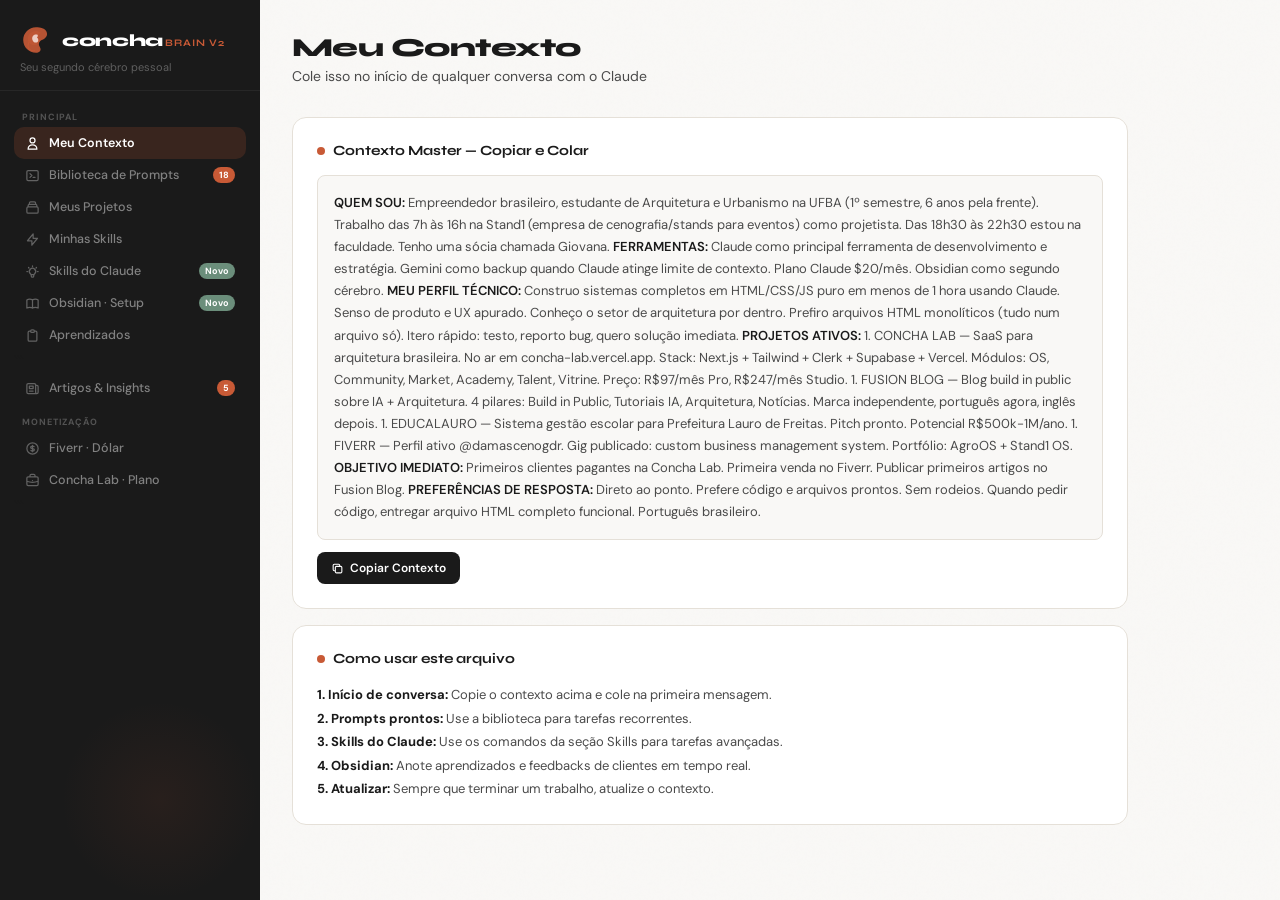
==== index.html @ 88014f7a "Create index.html" ====
<!DOCTYPE html>

<html lang="pt-BR">
<head>
<meta charset="UTF-8"/>
<meta name="viewport" content="width=device-width, initial-scale=1.0"/>
<title>Damascerebro · Seu Sistema de IA</title>
<link href="https://fonts.googleapis.com/css2?family=Syne:wght@400;600;700;800&family=DM+Sans:ital,wght@0,300;0,400;0,500;1,300&family=DM+Mono:wght@400;500&display=swap" rel="stylesheet"/>
<style>
*,*::before,*::after{box-sizing:border-box;margin:0;padding:0}
:root{
  --terra:#C85A36;--terra-light:#FFF4F0;--terra-dark:#A84525;
  --sage:#6B8E7B;--sage-light:#EEF2F0;
  --charcoal:#1A1A1A;--charcoal-mid:#2D2D2D;--charcoal-soft:#4A4A4A;
  --sand:#F9F8F6;--sand-mid:#F0EBE1;--sand-deep:#E5DCCB;
  --white:#FFFFFF;--border:#E5E0D8;
  --font-display:'Syne',sans-serif;
  --font-body:'DM Sans',sans-serif;
  --font-mono:'DM Mono',monospace;
  --radius:14px;--radius-sm:8px;
}
html,body{height:100%;font-family:var(--font-body);background:var(--sand);color:var(--charcoal)}
body::before{content:'';position:fixed;inset:0;background-image:url("data:image/svg+xml,%3Csvg viewBox='0 0 256 256' xmlns='http://www.w3.org/2000/svg'%3E%3Cfilter id='noise'%3E%3CfeTurbulence type='fractalNoise' baseFrequency='0.9' numOctaves='4' stitchTiles='stitch'/%3E%3C/filter%3E%3Crect width='100%25' height='100%25' filter='url(%23noise)' opacity='0.04'/%3E%3C/svg%3E");pointer-events:none;z-index:0;opacity:.4}
.app{display:flex;min-height:100vh;position:relative;z-index:1}
.sidebar{width:260px;background:var(--charcoal);position:fixed;top:0;left:0;height:100vh;overflow-y:auto;display:flex;flex-direction:column;padding:0 0 1.5rem;z-index:100;transition:transform .3s ease}
.sidebar::after{content:'';position:absolute;bottom:0;right:0;width:200px;height:200px;background:radial-gradient(circle,var(--terra) 0%,transparent 70%);opacity:.08;pointer-events:none}
.main{margin-left:260px;flex:1;padding:2rem;max-width:900px}
.sb-header{padding:1.5rem 1.25rem 1rem;border-bottom:1px solid rgba(255,255,255,.06);margin-bottom:.5rem}
.sb-logo{display:flex;align-items:center;gap:10px;margin-bottom:4px}
.sb-logo svg{width:32px;height:32px;flex-shrink:0}
.sb-logo-text{display:flex;align-items:baseline;gap:2px}
.sb-logo-text .w1{font-family:var(--font-display);font-size:17px;font-weight:800;color:white;letter-spacing:-.02em}
.sb-logo-text .w2{font-family:var(--font-display);font-size:10px;font-weight:700;letter-spacing:.1em;text-transform:uppercase;color:var(--terra)}
.sb-tagline{font-size:11px;color:rgba(255,255,255,.3);margin-top:2px}
.sb-section{padding:0 .875rem;margin-bottom:.25rem}
.sb-label{font-size:9px;text-transform:uppercase;font-weight:700;letter-spacing:.1em;color:rgba(255,255,255,.25);padding:0 .5rem;margin-bottom:4px;margin-top:.75rem}
.sb-item{display:flex;align-items:center;gap:9px;padding:8px 11px;border-radius:10px;font-size:12.5px;font-weight:500;color:rgba(255,255,255,.45);cursor:pointer;border:none;background:none;width:100%;text-align:left;transition:all .15s;font-family:var(--font-body)}
.sb-item:hover{background:rgba(255,255,255,.06);color:rgba(255,255,255,.8)}
.sb-item.active{background:rgba(200,90,54,.18);color:white;font-weight:600}
.sb-item svg{width:15px;height:15px;flex-shrink:0;opacity:.7}
.sb-item.active svg{opacity:1}
.sb-badge{font-size:9px;font-weight:700;background:var(--terra);color:white;padding:2px 6px;border-radius:10px;margin-left:auto}
.topbar{display:none;align-items:center;justify-content:space-between;padding:1rem 1.25rem;background:var(--charcoal);position:sticky;top:0;z-index:99}
.topbar-logo{display:flex;align-items:center;gap:8px}
.topbar-logo span{font-family:var(--font-display);font-size:15px;font-weight:800;color:white}
.menu-btn{background:none;border:none;color:white;cursor:pointer;padding:4px}
.tab-page{display:none}
.tab-page.active{display:block}
.page-header{margin-bottom:2rem}
.page-title{font-family:var(--font-display);font-size:26px;font-weight:800;letter-spacing:-.02em;margin-bottom:4px}
.page-sub{font-size:14px;color:var(--charcoal-soft)}
.card{background:var(--white);border:1px solid var(--border);border-radius:var(--radius);padding:1.5rem;margin-bottom:1rem}
.card-title{font-family:var(--font-display);font-size:14px;font-weight:700;margin-bottom:1rem;display:flex;align-items:center;gap:8px}
.card-title .dot{width:8px;height:8px;border-radius:50%;background:var(--terra);flex-shrink:0}
.context-block{background:var(--sand);border:1px solid var(--border);border-radius:var(--radius-sm);padding:1rem;font-size:13px;line-height:1.7;font-family:var(--font-body);color:var(--charcoal-soft);margin-bottom:.75rem}
.context-block strong{color:var(--charcoal);font-weight:600}
.copy-btn{display:inline-flex;align-items:center;gap:6px;background:var(--charcoal);color:white;border:none;padding:8px 14px;border-radius:var(--radius-sm);font-size:12px;font-weight:600;cursor:pointer;transition:all .2s;font-family:var(--font-body)}
.copy-btn:hover{background:var(--terra)}
.copy-btn svg{width:13px;height:13px}
.prompt-grid{display:grid;gap:.75rem}
.prompt-card{background:var(--white);border:1px solid var(--border);border-radius:var(--radius);padding:1.25rem;transition:all .2s;cursor:pointer;position:relative}
.prompt-card:hover{border-color:var(--terra);box-shadow:0 4px 20px rgba(200,90,54,.08)}
.prompt-tag{display:inline-flex;align-items:center;gap:4px;font-size:10px;font-weight:700;text-transform:uppercase;letter-spacing:.06em;padding:3px 8px;border-radius:20px;margin-bottom:8px}
.tag-dev{background:#EFF6FF;color:#1D4ED8}
.tag-venda{background:#F0FDF4;color:#166534}
.tag-fiverr{background:#FFF7ED;color:#C2410C}
.tag-produto{background:var(--terra-light);color:var(--terra-dark)}
.tag-geral{background:var(--sage-light);color:#2D5A4A}
.tag-obsidian{background:#F3E8FF;color:#6D28D9}
.tag-skills{background:#FEF3C7;color:#92400E}
.prompt-title{font-family:var(--font-display);font-size:14px;font-weight:700;margin-bottom:6px}
.prompt-desc{font-size:12.5px;color:var(--charcoal-soft);line-height:1.6;margin-bottom:10px}
.prompt-text{background:var(--charcoal);color:rgba(255,255,255,.85);border-radius:var(--radius-sm);padding:1rem;font-size:12px;font-family:var(--font-mono);line-height:1.6;display:none;margin-bottom:10px;white-space:pre-wrap}
.prompt-card.open .prompt-text{display:block}
.prompt-actions{display:flex;gap:8px}
.btn-expand{background:none;border:1px solid var(--border);color:var(--charcoal-soft);padding:6px 12px;border-radius:var(--radius-sm);font-size:11px;font-weight:600;cursor:pointer;transition:all .2s;font-family:var(--font-body)}
.btn-expand:hover{border-color:var(--terra);color:var(--terra)}
.btn-copy{background:var(--terra);color:white;border:none;padding:6px 12px;border-radius:var(--radius-sm);font-size:11px;font-weight:600;cursor:pointer;transition:all .2s;font-family:var(--font-body)}
.btn-copy:hover{background:var(--terra-dark)}
.projeto-card{background:var(--white);border:1px solid var(--border);border-radius:var(--radius);padding:1.25rem;margin-bottom:.75rem}
.projeto-header{display:flex;align-items:flex-start;justify-content:space-between;margin-bottom:.75rem}
.projeto-nome{font-family:var(--font-display);font-size:15px;font-weight:700}
.projeto-status{font-size:10px;font-weight:700;padding:3px 10px;border-radius:20px}
.status-ativo{background:#DCFCE7;color:#166534}
.status-dev{background:#FFF7ED;color:#C2410C}
.status-paused{background:var(--sand-mid);color:var(--charcoal-soft)}
.projeto-desc{font-size:12.5px;color:var(--charcoal-soft);line-height:1.6;margin-bottom:.75rem}
.projeto-tags{display:flex;flex-wrap:wrap;gap:6px}
.projeto-tag{font-size:11px;background:var(--sand);border:1px solid var(--border);padding:3px 10px;border-radius:20px;font-weight:500}
.skill-grid{display:grid;grid-template-columns:1fr 1fr;gap:.75rem}
.skill-item{background:var(--white);border:1px solid var(--border);border-radius:var(--radius);padding:1.25rem}
.skill-icon{font-size:24px;margin-bottom:8px}
.skill-name{font-family:var(--font-display);font-size:13px;font-weight:700;margin-bottom:4px}
.skill-desc{font-size:12px;color:var(--charcoal-soft);line-height:1.5}
.learn-item{display:flex;gap:12px;padding:.875rem 0;border-bottom:1px solid var(--border)}
.learn-item:last-child{border-bottom:none}
.learn-dot{width:8px;height:8px;border-radius:50%;background:var(--terra);flex-shrink:0;margin-top:5px}
.learn-content{flex:1}
.learn-title{font-size:13px;font-weight:600;margin-bottom:3px}
.learn-desc{font-size:12px;color:var(--charcoal-soft);line-height:1.5}
.learn-date{font-size:10px;color:rgba(0,0,0,.3);font-family:var(--font-mono);margin-top:4px}
.obsidian-folder{background:var(--white);border:1px solid var(--border);border-radius:var(--radius);padding:1.25rem;margin-bottom:.75rem}
.obsidian-folder-header{display:flex;align-items:center;gap:10px;margin-bottom:.75rem}
.obsidian-folder-icon{font-size:20px}
.obsidian-folder-name{font-family:var(--font-display);font-size:14px;font-weight:700}
.obsidian-template{background:var(--charcoal);color:rgba(255,255,255,.8);border-radius:var(--radius-sm);padding:1rem;font-size:12px;font-family:var(--font-mono);line-height:1.7;white-space:pre-wrap}
.toast{position:fixed;bottom:1.5rem;left:50%;transform:translateX(-50%) translateY(100px);background:var(--charcoal);color:white;padding:10px 20px;border-radius:100px;font-size:13px;font-weight:600;z-index:999;transition:transform .3s ease;pointer-events:none}
.toast.show{transform:translateX(-50%) translateY(0)}
.mobile-overlay{display:none;position:fixed;inset:0;background:rgba(0,0,0,.5);z-index:99}
.mobile-overlay.open{display:block}
.skills-ref-card{background:var(--white);border:1px solid var(--border);border-radius:var(--radius);padding:1.25rem;margin-bottom:.75rem;display:flex;gap:12px;align-items:flex-start}
.skills-ref-icon{font-size:20px;flex-shrink:0;margin-top:2px}
.skills-ref-name{font-family:var(--font-display);font-size:13px;font-weight:700;margin-bottom:3px}
.skills-ref-desc{font-size:12px;color:var(--charcoal-soft);line-height:1.5;margin-bottom:6px}
.skills-ref-tag{font-size:10px;font-weight:700;padding:2px 8px;border-radius:20px;display:inline-block}
@media(max-width:768px){
  .sidebar{transform:translateX(-100%)}
  .sidebar.open{transform:translateX(0)}
  .main{margin-left:0;padding:1rem}
  .topbar{display:flex}
  .skill-grid{grid-template-columns:1fr}
  .page-title{font-size:22px}
}
</style>
<meta name="theme-color" content="#1A1A1A"/>
<meta name="apple-mobile-web-app-capable" content="yes"/>
<meta name="apple-mobile-web-app-status-bar-style" content="black-translucent"/>
<meta name="apple-mobile-web-app-title" content="Damascerebro"/>
<link rel="apple-touch-icon" href="icon-192.png"/>
<link rel="manifest" href="manifest.json"/>
<script>if("serviceWorker" in navigator){window.addEventListener("load",()=>{navigator.serviceWorker.register("/sw.js").then(r=>console.log("SW registered")).catch(e=>console.log("SW error",e))})}</script>
</head>
<body>

<div class="toast" id="toast">✅ Copiado!</div>
<div class="mobile-overlay" id="overlay" onclick="closeSidebar()"></div>

<div class="app">

<aside class="sidebar" id="sidebar">
  <div class="sb-header">
    <div class="sb-logo">
      <svg viewBox="0 0 100 100" fill="none">
        <path d="M50 10 C28 10 10 28 10 50 C10 72 28 90 50 90 C62 90 68 82 62 72 C56 62 60 54 68 50 C80 45 88 36 83 24 C78 13 64 10 50 10Z" fill="#C85A36" opacity="0.9"/>
        <path d="M50 22 C33 22 22 36 25 50 C27 62 39 68 50 65 C59 62 64 53 59 45 C55 37 58 30 66 28 C60 24 55 22 50 22Z" fill="#C85A36" opacity="0.45"/>
        <path d="M50 33 C41 33 36 41 39 50 C41 57 48 60 54 57 C59 53 58 46 53 42 C56 40 57 36 54 33 C52 32.5 51 33 50 33Z" fill="white" opacity="0.7"/>
        <path d="M28 56 Q22 67 28 78 Q34 85 46 83" stroke="#C85A36" stroke-width="3.5" stroke-linecap="round" opacity="0.6"/>
      </svg>
      <div class="sb-logo-text">
        <span class="w1">concha</span>
        <span class="w2">brain v2</span>
      </div>
    </div>
    <div class="sb-tagline">Seu segundo cérebro pessoal</div>
  </div>

  <div class="sb-section">
    <div class="sb-label">Principal</div>
    <button class="sb-item active" onclick="goTab('contexto',this)">
      <svg fill="none" stroke="currentColor" stroke-width="2" viewBox="0 0 24 24"><path stroke-linecap="round" stroke-linejoin="round" d="M16 7a4 4 0 11-8 0 4 4 0 018 0zM12 14a7 7 0 00-7 7h14a7 7 0 00-7-7z"/></svg>
      Meu Contexto
    </button>
    <button class="sb-item" onclick="goTab('prompts',this)">
      <svg fill="none" stroke="currentColor" stroke-width="2" viewBox="0 0 24 24"><path stroke-linecap="round" stroke-linejoin="round" d="M8 9l3 3-3 3m5 0h3M5 20h14a2 2 0 002-2V6a2 2 0 00-2-2H5a2 2 0 00-2 2v12a2 2 0 002 2z"/></svg>
      Biblioteca de Prompts
      <span class="sb-badge">18</span>
    </button>
    <button class="sb-item" onclick="goTab('projetos',this)">
      <svg fill="none" stroke="currentColor" stroke-width="2" viewBox="0 0 24 24"><path stroke-linecap="round" stroke-linejoin="round" d="M19 11H5m14 0a2 2 0 012 2v6a2 2 0 01-2 2H5a2 2 0 01-2-2v-6a2 2 0 012-2m14 0V9a2 2 0 00-2-2M5 11V9a2 2 0 012-2m0 0V5a2 2 0 012-2h6a2 2 0 012 2v2M7 7h10"/></svg>
      Meus Projetos
    </button>
    <button class="sb-item" onclick="goTab('skills',this)">
      <svg fill="none" stroke="currentColor" stroke-width="2" viewBox="0 0 24 24"><path stroke-linecap="round" stroke-linejoin="round" d="M13 10V3L4 14h7v7l9-11h-7z"/></svg>
      Minhas Skills
    </button>
    <button class="sb-item" onclick="goTab('skills-claude',this)">
      <svg fill="none" stroke="currentColor" stroke-width="2" viewBox="0 0 24 24"><path stroke-linecap="round" stroke-linejoin="round" d="M9.663 17h4.673M12 3v1m6.364 1.636l-.707.707M21 12h-1M4 12H3m3.343-5.657l-.707-.707m2.828 9.9a5 5 0 117.072 0l-.548.547A3.374 3.374 0 0014 18.469V19a2 2 0 11-4 0v-.531c0-.895-.356-1.754-.988-2.386l-.548-.547z"/></svg>
      Skills do Claude
      <span class="sb-badge" style="background:var(--sage)">Novo</span>
    </button>
    <button class="sb-item" onclick="goTab('obsidian',this)">
      <svg fill="none" stroke="currentColor" stroke-width="2" viewBox="0 0 24 24"><path stroke-linecap="round" stroke-linejoin="round" d="M12 6.253v13m0-13C10.832 5.477 9.246 5 7.5 5S4.168 5.477 3 6.253v13C4.168 18.477 5.754 18 7.5 18s3.332.477 4.5 1.253m0-13C13.168 5.477 14.754 5 16.5 5c1.747 0 3.332.477 4.5 1.253v13C19.832 18.477 18.247 18 16.5 18c-1.746 0-3.332.477-4.5 1.253"/></svg>
      Obsidian · Setup
      <span class="sb-badge" style="background:var(--sage)">Novo</span>
    </button>
    <button class="sb-item" onclick="goTab('aprendizados',this)">
      <svg fill="none" stroke="currentColor" stroke-width="2" viewBox="0 0 24 24"><path stroke-linecap="round" stroke-linejoin="round" d="M9 5H7a2 2 0 00-2 2v12a2 2 0 002 2h10a2 2 0 002-2V7a2 2 0 00-2-2h-2M9 5a2 2 0 002 2h2a2 2 0 002-2M9 5a2 2 0 012-2h2a2 2 0 012 2"/></svg>
      Aprendizados
    </button>

```
<button class="sb-item" onclick="goTab('artigos',this)">
  <svg fill="none" stroke="currentColor" stroke-width="2" viewBox="0 0 24 24"><path stroke-linecap="round" stroke-linejoin="round" d="M19 20H5a2 2 0 01-2-2V6a2 2 0 012-2h10a2 2 0 012 2v1m2 13a2 2 0 01-2-2V7m2 13a2 2 0 002-2V9a2 2 0 00-2-2h-2m-4-3H9M7 16h6M7 8h6v4H7V8z"/></svg>
  Artigos & Insights
  <span class="sb-badge">5</span>
</button>

<div class="sb-label">Monetização</div>
<button class="sb-item" onclick="goTab('fiverr',this)">
  <svg fill="none" stroke="currentColor" stroke-width="2" viewBox="0 0 24 24"><path stroke-linecap="round" stroke-linejoin="round" d="M12 8c-1.657 0-3 .895-3 2s1.343 2 3 2 3 .895 3 2-1.343 2-3 2m0-8c1.11 0 2.08.402 2.599 1M12 8V7m0 1v8m0 0v1m0-1c-1.11 0-2.08-.402-2.599-1M21 12a9 9 0 11-18 0 9 9 0 0118 0z"/></svg>
  Fiverr · Dólar
</button>
<button class="sb-item" onclick="goTab('concha',this)">
  <svg fill="none" stroke="currentColor" stroke-width="2" viewBox="0 0 24 24"><path stroke-linecap="round" stroke-linejoin="round" d="M21 13.255A23.931 23.931 0 0112 15c-3.183 0-6.22-.62-9-1.745M16 6V4a2 2 0 00-2-2h-4a2 2 0 00-2 2v2m4 6h.01M5 20h14a2 2 0 002-2V8a2 2 0 00-2-2H5a2 2 0 00-2 2v10a2 2 0 002 2z"/></svg>
  Concha Lab · Plano
</button>
```

  </div>
</aside>

<div class="topbar">
  <div class="topbar-logo">
    <svg viewBox="0 0 100 100" fill="none" style="width:24px;height:24px">
      <path d="M50 10 C28 10 10 28 10 50 C10 72 28 90 50 90 C62 90 68 82 62 72 C56 62 60 54 68 50 C80 45 88 36 83 24 C78 13 64 10 50 10Z" fill="#C85A36" opacity="0.9"/>
    </svg>
    <span>damascerebro</span>
  </div>
  <button class="menu-btn" onclick="openSidebar()">
    <svg width="22" height="22" fill="none" stroke="white" stroke-width="2" viewBox="0 0 24 24"><path stroke-linecap="round" stroke-linejoin="round" d="M4 6h16M4 12h16M4 18h16"/></svg>
  </button>
</div>

<main class="main">

<!-- CONTEXTO -->

<div class="tab-page active" id="tab-contexto">
  <div class="page-header">
    <div class="page-title">Meu Contexto</div>
    <div class="page-sub">Cole isso no início de qualquer conversa com o Claude</div>
  </div>
  <div class="card">
    <div class="card-title"><span class="dot"></span>Contexto Master — Copiar e Colar</div>
    <div class="context-block" id="contexto-master">
<strong>QUEM SOU:</strong>
Empreendedor brasileiro, estudante de Arquitetura e Urbanismo na UFBA (1º semestre, 6 anos pela frente). Trabalho das 7h às 16h na Stand1 (empresa de cenografia/stands para eventos) como projetista. Das 18h30 às 22h30 estou na faculdade. Tenho uma sócia chamada Giovana.

<strong>FERRAMENTAS:</strong>
Claude como principal ferramenta de desenvolvimento e estratégia. Gemini como backup quando Claude atinge limite de contexto. Plano Claude $20/mês. Obsidian como segundo cérebro.

<strong>MEU PERFIL TÉCNICO:</strong>
Construo sistemas completos em HTML/CSS/JS puro em menos de 1 hora usando Claude. Senso de produto e UX apurado. Conheço o setor de arquitetura por dentro. Prefiro arquivos HTML monolíticos (tudo num arquivo só). Itero rápido: testo, reporto bug, quero solução imediata.

<strong>PROJETOS ATIVOS:</strong>

1. CONCHA LAB — SaaS para arquitetura brasileira. No ar em concha-lab.vercel.app. Stack: Next.js + Tailwind + Clerk + Supabase + Vercel. Módulos: OS, Community, Market, Academy, Talent, Vitrine. Preço: R$97/mês Pro, R$247/mês Studio.
1. FUSION BLOG — Blog build in public sobre IA + Arquitetura. 4 pilares: Build in Public, Tutoriais IA, Arquitetura, Notícias. Marca independente, português agora, inglês depois.
1. EDUCALAURO — Sistema gestão escolar para Prefeitura Lauro de Freitas. Pitch pronto. Potencial R$500k-1M/ano.
1. FIVERR — Perfil ativo @damascenogdr. Gig publicado: custom business management system. Portfólio: AgroOS + Stand1 OS.

<strong>OBJETIVO IMEDIATO:</strong>
Primeiros clientes pagantes na Concha Lab. Primeira venda no Fiverr. Publicar primeiros artigos no Fusion Blog.

<strong>PREFERÊNCIAS DE RESPOSTA:</strong>
Direto ao ponto. Prefere código e arquivos prontos. Sem rodeios. Quando pedir código, entregar arquivo HTML completo funcional. Português brasileiro.
</div>
<button class="copy-btn" onclick="copyContext()">
<svg fill="none" stroke="currentColor" stroke-width="2" viewBox="0 0 24 24"><path stroke-linecap="round" stroke-linejoin="round" d="M8 16H6a2 2 0 01-2-2V6a2 2 0 012-2h8a2 2 0 012 2v2m-6 12h8a2 2 0 002-2v-8a2 2 0 00-2-2h-8a2 2 0 00-2 2v8a2 2 0 002 2z"/></svg>
Copiar Contexto
</button>

  </div>
  <div class="card">
    <div class="card-title"><span class="dot"></span>Como usar este arquivo</div>
    <div style="font-size:13px;color:var(--charcoal-soft);line-height:1.8;">
      <strong style="color:var(--charcoal)">1. Início de conversa:</strong> Copie o contexto acima e cole na primeira mensagem.<br>
      <strong style="color:var(--charcoal)">2. Prompts prontos:</strong> Use a biblioteca para tarefas recorrentes.<br>
      <strong style="color:var(--charcoal)">3. Skills do Claude:</strong> Use os comandos da seção Skills para tarefas avançadas.<br>
      <strong style="color:var(--charcoal)">4. Obsidian:</strong> Anote aprendizados e feedbacks de clientes em tempo real.<br>
      <strong style="color:var(--charcoal)">5. Atualizar:</strong> Sempre que terminar um trabalho, atualize o contexto.
    </div>
  </div>
</div>

<!-- PROMPTS -->

<div class="tab-page" id="tab-prompts">
  <div class="page-header">
    <div class="page-title">Biblioteca de Prompts</div>
    <div class="page-sub">Comandos prontos para cada situação. Clique para expandir e copiar.</div>
  </div>
  <div class="prompt-grid">

```
<div class="prompt-card">
  <span class="prompt-tag tag-dev">Desenvolvimento</span>
  <div class="prompt-title">Nova feature — com validação antes</div>
  <div class="prompt-desc">Faz perguntas difíceis antes de codar. Evita retrabalho.</div>
  <div class="prompt-text">Antes de codar qualquer coisa, me faça perguntas difíceis sobre essa feature — uma por vez — até não restar nenhuma dúvida sobre o que precisa ser construído.
```

Feature: [DESCREVA A IDEIA]

Só comece a codar quando eu confirmar que todas as dúvidas foram resolvidas.</div>
<div class="prompt-actions"><button class="btn-expand" onclick="togglePrompt(this)">Ver prompt</button><button class="btn-copy" onclick="copyPrompt(this)">Copiar</button></div>
</div>

```
<div class="prompt-card">
  <span class="prompt-tag tag-dev">Desenvolvimento</span>
  <div class="prompt-title">Debug sistemático</div>
  <div class="prompt-desc">Metodologia que proíbe tentativa e erro. Resolve na raiz.</div>
  <div class="prompt-text">Siga metodologia sistemática de debug:
```

1. Reproduza o bug de forma mínima
1. Identifique a causa raiz (não os sintomas)
1. Proponha UMA única correção
1. Verifique que não quebra nada

Não tente várias coisas ao mesmo tempo.

Bug: [DESCREVA O PROBLEMA]
Arquivo: [COLE O ARQUIVO]</div>
<div class="prompt-actions"><button class="btn-expand" onclick="togglePrompt(this)">Ver prompt</button><button class="btn-copy" onclick="copyPrompt(this)">Copiar</button></div>
</div>

```
<div class="prompt-card">
  <span class="prompt-tag tag-dev">Desenvolvimento</span>
  <div class="prompt-title">Novo sistema do zero</div>
  <div class="prompt-desc">Para criar sistema completo para novo cliente ou nicho.</div>
  <div class="prompt-text">Preciso criar um sistema de gestão completo em HTML/CSS/JS para [TIPO DE NEGÓCIO].
```

Cliente: [NOME/SEGMENTO]
Módulos: [LISTE OS MÓDULOS]
Identidade visual: [CORES, ESTILO]
Funcionalidades: [LISTE]

Regras:

- Arquivo HTML único e completo
- Visual profissional e polido
- Sidebar escura com accent colorido
- Responsivo para mobile
- Português brasileiro</div>
  <div class="prompt-actions"><button class="btn-expand" onclick="togglePrompt(this)">Ver prompt</button><button class="btn-copy" onclick="copyPrompt(this)">Copiar</button></div>
  
    </div>
  
    <div class="prompt-card">
      <span class="prompt-tag tag-dev">Desenvolvimento</span>
      <div class="prompt-title">Code review sistemático</div>
      <div class="prompt-desc">Revisão completa antes de publicar qualquer coisa.</div>
      <div class="prompt-text">Faça uma revisão sistemática desse código verificando:

1. Segurança — há alguma vulnerabilidade óbvia?
1. Performance — algo que vai ficar lento com mais dados?
1. UX — algo que vai confundir o usuário?
1. Bugs — algum caso que vai quebrar?
1. Código morto — algo que não está sendo usado?

Me dê uma lista priorizada do que corrigir primeiro.

[COLE O CÓDIGO]</div>
<div class="prompt-actions"><button class="btn-expand" onclick="togglePrompt(this)">Ver prompt</button><button class="btn-copy" onclick="copyPrompt(this)">Copiar</button></div>
</div>

```
<div class="prompt-card">
  <span class="prompt-tag tag-fiverr">Fiverr</span>
  <div class="prompt-title">Resposta para cliente</div>
  <div class="prompt-desc">Para responder mensagens de clientes internacionais em inglês.</div>
  <div class="prompt-text">Preciso responder um cliente no Fiverr. Segue a mensagem dele:
```

“[COLE A MENSAGEM DO CLIENTE]”

Contexto: sou desenvolvedor de sistemas web, entrego em HTML/CSS/JS, prazo padrão é [X] dias, preço base $[VALOR].

Escreva resposta em inglês:

- Profissional e confiante
- Confirme que entendi o pedido
- Faça 1-2 perguntas se necessário
- Máximo 5 linhas</div>
  <div class="prompt-actions"><button class="btn-expand" onclick="togglePrompt(this)">Ver prompt</button><button class="btn-copy" onclick="copyPrompt(this)">Copiar</button></div>
  
    </div>
  
    <div class="prompt-card">
      <span class="prompt-tag tag-venda">Vendas</span>
      <div class="prompt-title">Abordagem para arquiteto</div>
      <div class="prompt-desc">Script para abordar escritórios sobre a Concha Lab.</div>
      <div class="prompt-text">Preciso de script de abordagem para arquiteto/escritório para apresentar a Concha Lab.

Contexto do prospect: [DESCREVA O QUE VOCÊ SABE]
Canal: [WhatsApp / Instagram / Email / Presencial]
Objetivo: [Demo / Venda / Feedback]

Crie script curto, direto, que gere curiosidade. Sem pitch longo. Máximo 5 linhas.</div>
<div class="prompt-actions"><button class="btn-expand" onclick="togglePrompt(this)">Ver prompt</button><button class="btn-copy" onclick="copyPrompt(this)">Copiar</button></div>
</div>

```
<div class="prompt-card">
  <span class="prompt-tag tag-venda">Vendas</span>
  <div class="prompt-title">Análise de artigo</div>
  <div class="prompt-desc">Para extrair insights aplicáveis de qualquer artigo.</div>
  <div class="prompt-text">Segue meu contexto: [COLE O CONTEXTO MASTER]
```

Analise esse artigo:
[COLE O TEXTO]

Me responda:

1. Os 3 insights mais relevantes para minha situação
1. O que posso aplicar ESTA SEMANA
1. O que é teoria que não se aplica ao meu momento
1. Alguma oportunidade de monetização que não estou vendo</div>
   
      <div class="prompt-actions"><button class="btn-expand" onclick="togglePrompt(this)">Ver prompt</button><button class="btn-copy" onclick="copyPrompt(this)">Copiar</button></div>
    </div>
   
    <div class="prompt-card">
      <span class="prompt-tag tag-produto">Produto</span>
      <div class="prompt-title">Validar ideia de feature</div>
      <div class="prompt-desc">Antes de construir, verificar se vale o esforço.</div>
      <div class="prompt-text">Estou pensando em adicionar: [DESCREVA A IDEIA]

Produto: Concha Lab (SaaS arquitetura, R$97/mês)
Usuário alvo: [Arquiteto autônomo / Escritório pequeno]

Responda:

1. Resolve dor real ou é nice-to-have?
1. Esforço para construir (baixo/médio/alto)?
1. Aumenta conversão, retenção ou receita?
1. Devo construir agora ou depois do MVP validado?
   Seja direto. Sem rodeios.</div>
   
      <div class="prompt-actions"><button class="btn-expand" onclick="togglePrompt(this)">Ver prompt</button><button class="btn-copy" onclick="copyPrompt(this)">Copiar</button></div>
    </div>
   
    <div class="prompt-card">
      <span class="prompt-tag tag-geral">Estratégia</span>
      <div class="prompt-title">Prioridade da semana</div>
      <div class="prompt-desc">Para não se perder com muitos projetos ao mesmo tempo.</div>
      <div class="prompt-text">Segue meu contexto: [COLE O CONTEXTO MASTER]

Esta semana tenho: [X horas em blocos de Y horas]

Situação atual:

- [DESCREVA O STATUS DE CADA PROJETO]

Me diga:

1. A UMA coisa mais importante dessa semana
1. O que pode esperar
1. O que ignorar completamente
   Seja brutal na priorização.</div>
   
      <div class="prompt-actions"><button class="btn-expand" onclick="togglePrompt(this)">Ver prompt</button><button class="btn-copy" onclick="copyPrompt(this)">Copiar</button></div>
    </div>
   
    <div class="prompt-card">
      <span class="prompt-tag tag-geral">Estratégia</span>
      <div class="prompt-title">Prospectar clientes no setor</div>
      <div class="prompt-desc">Para encontrar escritórios sem sistema digital.</div>
      <div class="prompt-text">Pesquise escritórios de arquitetura em [CIDADE] que parecem não ter sistema de gestão digital.

Critérios: presença no Instagram sem site profissional, portfólio no Google Drive ou PDF, sem menção a software de gestão.

Me dê: nome do escritório, Instagram, o que encontrou sobre eles e por que seriam um bom prospect para a Concha Lab.</div>
<div class="prompt-actions"><button class="btn-expand" onclick="togglePrompt(this)">Ver prompt</button><button class="btn-copy" onclick="copyPrompt(this)">Copiar</button></div>
</div>

```
<div class="prompt-card">
  <span class="prompt-tag tag-obsidian">Obsidian</span>
  <div class="prompt-title">Criar nota de feedback de cliente</div>
  <div class="prompt-desc">Para estruturar feedback recebido no formato Obsidian.</div>
  <div class="prompt-text">Crie uma nota no formato Obsidian para registrar esse feedback de cliente:
```

Cliente: [NOME/PERFIL]
Canal: [Telegram/Email/Presencial]
Data: [DATA]
Feedback: [O QUE DISSERAM]

Formato da nota:

- Título com data
- Tags relevantes
- Resumo do feedback
- Pontos de dor identificados
- Próxima ação sugerida
- Links para projetos relacionados [[Concha Lab]]</div>
  <div class="prompt-actions"><button class="btn-expand" onclick="togglePrompt(this)">Ver prompt</button><button class="btn-copy" onclick="copyPrompt(this)">Copiar</button></div>
  
    </div>
  
    <div class="prompt-card">
      <span class="prompt-tag tag-skills">Blog Fusion</span>
      <div class="prompt-title">Escrever artigo no meu tom</div>
      <div class="prompt-desc">Para produzir conteúdo do Fusion com sua voz real.</div>
      <div class="prompt-text">Escreva um artigo para o blog Fusion no meu estilo: honesto, direto, sem filtro, primeira pessoa.

Tom: quem está construindo ao vivo, mostra erros e acertos, sem pose de guru.

Tema: [TEMA DO ARTIGO]
Pilar: [Build in Public / Tutorial IA / Arquitetura / Notícias]
Tamanho: 800-1000 palavras

SEO: inclua palavras-chave sobre [IA / arquitetura / empreendedorismo] naturalmente no texto.</div>
<div class="prompt-actions"><button class="btn-expand" onclick="togglePrompt(this)">Ver prompt</button><button class="btn-copy" onclick="copyPrompt(this)">Copiar</button></div>
</div>

```
<div class="prompt-card">
  <span class="prompt-tag tag-skills">SEO</span>
  <div class="prompt-title">Auditoria SEO de artigo</div>
  <div class="prompt-desc">Para otimizar artigos do Fusion antes de publicar.</div>
  <div class="prompt-text">Faça auditoria SEO completa desse artigo:
```

[COLE O ARTIGO]

Me diga:

1. Título ideal (máx 60 caracteres, com palavra-chave principal)
1. Meta description (máx 155 caracteres)
1. Palavra-chave principal e 3 secundárias
1. Densidade de palavras-chave — está ok?
1. O que melhorar na estrutura de headers (H1, H2, H3)
1. Sugestão de links internos possíveis</div>
   
      <div class="prompt-actions"><button class="btn-expand" onclick="togglePrompt(this)">Ver prompt</button><button class="btn-copy" onclick="copyPrompt(this)">Copiar</button></div>
    </div>

  </div>
</div>

<!-- PROJETOS -->

<div class="tab-page" id="tab-projetos">
  <div class="page-header">
    <div class="page-title">Meus Projetos</div>
    <div class="page-sub">Status atual de cada produto</div>
  </div>
  <div class="projeto-card">
    <div class="projeto-header"><div class="projeto-nome">🐚 Concha Lab</div><span class="projeto-status status-ativo">No ar</span></div>
    <div class="projeto-desc">SaaS para escritórios de arquitetura. No ar em concha-lab.vercel.app. 49 acessos no primeiro dia. Aguardando primeiros clientes pagantes.</div>
    <div class="projeto-tags"><span class="projeto-tag">R$97/mês Pro</span><span class="projeto-tag">R$247/mês Studio</span><span class="projeto-tag">concha-lab.vercel.app</span><span class="projeto-tag">49 acessos dia 1</span></div>
  </div>
  <div class="projeto-card">
    <div class="projeto-header"><div class="projeto-nome">⚡ Fusion Blog</div><span class="projeto-status status-dev">Em construção</span></div>
    <div class="projeto-desc">Blog build in public sobre IA + Arquitetura. Template criado. Precisa de domínio e WordPress no Hostinger. Primeiro artigo pendente.</div>
    <div class="projeto-tags"><span class="projeto-tag">fusionbuilds.com.br</span><span class="projeto-tag">4 pilares</span><span class="projeto-tag">WordPress</span><span class="projeto-tag">AdSense futuro</span></div>
  </div>
  <div class="projeto-card">
    <div class="projeto-header"><div class="projeto-nome">💼 Fiverr</div><span class="projeto-status status-ativo">Ativo</span></div>
    <div class="projeto-desc">Gig publicado: custom business management system. Portfólio com AgroOS e Stand1 OS. Aguardando primeiro cliente real — ignorar scams.</div>
    <div class="projeto-tags"><span class="projeto-tag">@damascenogdr</span><span class="projeto-tag">$75–$400</span><span class="projeto-tag">2 cases no portfólio</span></div>
  </div>
  <div class="projeto-card">
    <div class="projeto-header"><div class="projeto-nome">🏫 EducaLauro</div><span class="projeto-status status-dev">Em negociação</span></div>
    <div class="projeto-desc">Sistema gestão escolar para Prefeitura Lauro de Freitas. Pitch e protótipo prontos. Aguardando reunião com pessoa certa.</div>
    <div class="projeto-tags"><span class="projeto-tag">R$500k–1M/ano potencial</span><span class="projeto-tag">Piloto 90 dias grátis</span></div>
  </div>
</div>

<!-- SKILLS PESSOAIS -->

<div class="tab-page" id="tab-skills">
  <div class="page-header">
    <div class="page-title">Minhas Skills</div>
    <div class="page-sub">O que você já sabe fazer — use para se posicionar</div>
  </div>
  <div class="skill-grid">
    <div class="skill-item"><div class="skill-icon">⚡</div><div class="skill-name">Sistemas em 1 hora</div><div class="skill-desc">Constrói sistemas completos em HTML/CSS/JS usando Claude. O que uma agência cobra R$5k e entrega em meses, você entrega em dias.</div></div>
    <div class="skill-item"><div class="skill-icon">🎨</div><div class="skill-name">UX e identidade visual</div><div class="skill-desc">Senso estético apurado. Cada sistema tem identidade própria, não parece template genérico.</div></div>
    <div class="skill-item"><div class="skill-icon">🏗️</div><div class="skill-name">Conhecimento de arquitetura</div><div class="skill-desc">Estuda Arquitetura na UFBA e trabalha no setor. Entende a dor do arquiteto de dentro — vantagem competitiva real.</div></div>
    <div class="skill-item"><div class="skill-icon">🤖</div><div class="skill-name">Uso avançado de IA</div><div class="skill-desc">Usa Claude + Gemini em paralelo. Sabe extrair o máximo das ferramentas — isso é habilidade de mercado.</div></div>
    <div class="skill-item"><div class="skill-icon">📦</div><div class="skill-name">Produto completo</div><div class="skill-desc">Não entrega só código. Entrega produto com modelo de negócio, identidade, UX e documentação.</div></div>
    <div class="skill-item"><div class="skill-icon">✍️</div><div class="skill-name">Build in Public</div><div class="skill-desc">Documenta a jornada ao vivo. Isso cria audiência, credibilidade e funil de clientes orgânico.</div></div>
  </div>
</div>

<!-- SKILLS DO CLAUDE -->

<div class="tab-page" id="tab-skills-claude">
  <div class="page-header">
    <div class="page-title">Skills do Claude</div>
    <div class="page-sub">Comandos avançados baseados no artigo de Skills. Use no Claude Code ou como referência de prompts.</div>
  </div>

  <div class="card">
    <div class="card-title"><span class="dot"></span>O que são Skills</div>
    <div style="font-size:13px;color:var(--charcoal-soft);line-height:1.8;">Skills são arquivos SKILL.md que ensinam o Claude a fazer tarefas específicas com processo definido. Em vez de reexplicar seu workflow toda sessão, você instala o processo uma vez e reutiliza para sempre. Para você, o mais útil é usar os <strong>princípios</strong> dessas skills como comandos nos seus prompts.</div>
  </div>

  <div style="margin-bottom:1rem;font-family:var(--font-display);font-size:13px;font-weight:700;color:var(--charcoal-soft);text-transform:uppercase;letter-spacing:.06em">Desenvolvimento</div>

  <div class="skills-ref-card">
    <div class="skills-ref-icon">🧪</div>
    <div>
      <div class="skills-ref-name">TDD — Test Driven Development</div>
      <div class="skills-ref-desc">Escreve testes antes do código. Garante que cada feature funciona antes de avançar.</div>
      <div><span class="skills-ref-tag tag-dev">Comando:</span></div>
      <div style="background:var(--charcoal);color:rgba(255,255,255,.8);border-radius:6px;padding:8px 12px;font-size:11px;font-family:var(--font-mono);margin-top:8px">"Antes de codar, escreva os testes que provam que essa feature funciona. Só depois implemente o código mínimo para passar nos testes."</div>
    </div>
  </div>

  <div class="skills-ref-card">
    <div class="skills-ref-icon">🔍</div>
    <div>
      <div class="skills-ref-name">Systematic Debugging</div>
      <div class="skills-ref-desc">4 fases: reproduzir → causa raiz → única correção → verificar. Proíbe tentativa e erro.</div>
      <div style="background:var(--charcoal);color:rgba(255,255,255,.8);border-radius:6px;padding:8px 12px;font-size:11px;font-family:var(--font-mono);margin-top:8px">"Siga debug sistemático: 1) reproduza com caso mínimo, 2) encontre causa raiz, 3) aplique UMA correção, 4) verifique com testes. Não tente múltiplas coisas."</div>
    </div>
  </div>

  <div class="skills-ref-card">
    <div class="skills-ref-icon">🏗️</div>
    <div>
      <div class="skills-ref-name">Grill Me — Perguntas antes de codar</div>
      <div class="skills-ref-desc">Força o Claude a fazer perguntas difíceis sobre edge cases, decisões de dados e falhas antes de construir.</div>
      <div style="background:var(--charcoal);color:rgba(255,255,255,.8);border-radius:6px;padding:8px 12px;font-size:11px;font-family:var(--font-mono);margin-top:8px">"Antes de qualquer código, me faça perguntas difíceis sobre essa feature — uma por vez — até resolver toda a árvore de decisão."</div>
    </div>
  </div>

  <div style="margin-bottom:1rem;margin-top:1.5rem;font-family:var(--font-display);font-size:13px;font-weight:700;color:var(--charcoal-soft);text-transform:uppercase;letter-spacing:.06em">Conteúdo & Marketing</div>

  <div class="skills-ref-card">
    <div class="skills-ref-icon">✍️</div>
    <div>
      <div class="skills-ref-name">Content Researcher — No seu tom</div>
      <div class="skills-ref-desc">Aprende seu estilo de escrita e produz posts e artigos com sua voz.</div>
      <div style="background:var(--charcoal);color:rgba(255,255,255,.8);border-radius:6px;padding:8px 12px;font-size:11px;font-family:var(--font-mono);margin-top:8px">"Aprenda meu estilo com esses exemplos: [COLE 2-3 TEXTOS SEUS]. Agora escreva um artigo sobre [TEMA] no meu tom."</div>
    </div>
  </div>

  <div class="skills-ref-card">
    <div class="skills-ref-icon">🔎</div>
    <div>
      <div class="skills-ref-name">Claude SEO — Auditoria completa</div>
      <div class="skills-ref-desc">Título, meta description, palavras-chave, densidade, estrutura de headers e links internos.</div>
      <div style="background:var(--charcoal);color:rgba(255,255,255,.8);border-radius:6px;padding:8px 12px;font-size:11px;font-family:var(--font-mono);margin-top:8px">"Auditoria SEO completa: título ideal, meta description, keyword principal e secundárias, estrutura de headers, o que melhorar. Artigo: [COLE]"</div>
    </div>
  </div>

  <div class="skills-ref-card">
    <div class="skills-ref-icon">🎯</div>
    <div>
      <div class="skills-ref-name">Lead Research — Prospecção</div>
      <div class="skills-ref-desc">Encontra empresas e decisores baseado no seu perfil de cliente ideal.</div>
      <div style="background:var(--charcoal);color:rgba(255,255,255,.8);border-radius:6px;padding:8px 12px;font-size:11px;font-family:var(--font-mono);margin-top:8px">"Pesquise escritórios de arquitetura em [CIDADE] sem sistema digital. Me dê: nome, Instagram, por que seriam bom prospect para a Concha Lab."</div>
    </div>
  </div>

  <div style="margin-bottom:1rem;margin-top:1.5rem;font-family:var(--font-display);font-size:13px;font-weight:700;color:var(--charcoal-soft);text-transform:uppercase;letter-spacing:.06em">Produto & Estratégia</div>

  <div class="skills-ref-card">
    <div class="skills-ref-icon">📋</div>
    <div>
      <div class="skills-ref-name">PRD — Documento de Produto</div>
      <div class="skills-ref-desc">Transforma ideia em documento estruturado com objetivos, métricas e não-objetivos.</div>
      <div style="background:var(--charcoal);color:rgba(255,255,255,.8);border-radius:6px;padding:8px 12px;font-size:11px;font-family:var(--font-mono);margin-top:8px">"Crie um PRD para essa feature: objetivos, não-objetivos, histórias de usuário, métricas de sucesso, sistemas que vai afetar. Feature: [DESCREVA]"</div>
    </div>
  </div>

  <div class="skills-ref-card">
    <div class="skills-ref-icon">🔄</div>
    <div>
      <div class="skills-ref-name">Simplification Cascade</div>
      <div class="skills-ref-desc">Identifica lógica complicada e reescreve em partes menores e composáveis.</div>
      <div style="background:var(--charcoal);color:rgba(255,255,255,.8);border-radius:6px;padding:8px 12px;font-size:11px;font-family:var(--font-mono);margin-top:8px">"Identifique a lógica mais complicada nesse código e reescreva em funções menores, cada uma fazendo uma única coisa. [COLE O CÓDIGO]"</div>
    </div>
  </div>
</div>

<!-- OBSIDIAN -->

<div class="tab-page" id="tab-obsidian">
  <div class="page-header">
    <div class="page-title">Obsidian · Setup</div>
    <div class="page-sub">Seu segundo cérebro. Instale em obsidian.md — gratuito.</div>
  </div>

  <div class="card">
    <div class="card-title"><span class="dot"></span>Estrutura do Vault</div>
    <div style="font-size:13px;color:var(--charcoal-soft);line-height:1.8;margin-bottom:1rem">Nome do vault: <strong style="color:var(--charcoal)">concha-brain</strong>. Crie essas 5 pastas:</div>
    <div style="display:grid;gap:8px">
      <div style="display:flex;align-items:center;gap:10px;padding:10px 12px;background:var(--sand);border-radius:8px;font-size:13px">📁 <strong>Projetos</strong> <span style="color:var(--charcoal-soft);margin-left:4px">— uma nota por projeto ativo</span></div>
      <div style="display:flex;align-items:center;gap:10px;padding:10px 12px;background:var(--sand);border-radius:8px;font-size:13px">📁 <strong>Clientes</strong> <span style="color:var(--charcoal-soft);margin-left:4px">— feedback e contatos recebidos</span></div>
      <div style="display:flex;align-items:center;gap:10px;padding:10px 12px;background:var(--sand);border-radius:8px;font-size:13px">📁 <strong>Ideias</strong> <span style="color:var(--charcoal-soft);margin-left:4px">— tudo que vier na cabeça</span></div>
      <div style="display:flex;align-items:center;gap:10px;padding:10px 12px;background:var(--sand);border-radius:8px;font-size:13px">📁 <strong>Aprendizados</strong> <span style="color:var(--charcoal-soft);margin-left:4px">— insights de artigos e experiências</span></div>
      <div style="display:flex;align-items:center;gap:10px;padding:10px 12px;background:var(--sand);border-radius:8px;font-size:13px">📁 <strong>Diário</strong> <span style="color:var(--charcoal-soft);margin-left:4px">— registro semanal build in public</span></div>
    </div>
  </div>

  <div class="obsidian-folder">
    <div class="obsidian-folder-header"><div class="obsidian-folder-icon">🐚</div><div class="obsidian-folder-name">Template — Nota de Projeto</div></div>
    <div class="obsidian-template">---
tags: [projeto, ativo]
status: ativo
---

# [[Concha Lab]]

## O que é

SaaS de gestão para escritórios de arquitetura brasileiros.

## Objetivo atual

Primeiros 10 clientes pagantes — R$97/mês cada.

## Links úteis

- URL: concha-lab.vercel.app
- GitHub: [[repo-concha-lab]]

## Decisões tomadas

- Apenas role Arquiteto na versão pública
- Aba Novidades para plantar interesse no ecossistema

## Próximos passos

- [ ] Follow-up com professor da UFBA
- [ ] Post semanal no LinkedIn
- [ ] Responder feedback do Telegram

## Histórico

### Semana 1 (Abr 16, 2026)

- Deploy no Vercel ✅
- 49 acessos no primeiro dia ✅
- Fiverr Gig publicado ✅</div>
  
  </div>
  
  <div class="obsidian-folder">
    <div class="obsidian-folder-header"><div class="obsidian-folder-icon">👤</div><div class="obsidian-folder-name">Template — Nota de Cliente/Feedback</div></div>
    <div class="obsidian-template">---

## tags: [cliente, feedback]
data: 2026-04-16
canal: telegram

# Feedback — [Nome ou @usuário]

## Perfil

- Tipo: Arquiteto autônomo / Escritório / Estudante
- Localização: [cidade]
- Canal: Telegram / LinkedIn / Email

## O que disseram

> “[Copie o feedback aqui]”

## Pontos de dor identificados

- 

## O que gostaram

- 

## O que sentiram falta

- 

## Próxima ação

- [ ] Responder com…
- [ ] Ajustar na plataforma…

## Projetos relacionados

[[Concha Lab]] · [[Fusion Blog]]</div>

  </div>

  <div class="obsidian-folder">
    <div class="obsidian-folder-header"><div class="obsidian-folder-icon">📖</div><div class="obsidian-folder-name">Template — Diário Semanal (Build in Public)</div></div>
    <div class="obsidian-template">---
tags: [diario, build-in-public]
semana: S01
data: 2026-04-16
---

# Semana 1 — Build in Public

## O que foi feito

- 

## O que tentei vender

- 

## Números reais

- Acessos Concha Lab: 49
- Impressões Fiverr: 0
- Respostas recebidas: 0

## O que deu errado

- 

## O que aprendi

- 

## O que faço diferente semana que vem

- 

## Para o artigo do Fusion

> Resumo em 3 linhas para virar post:</div>

  </div>

  <div class="card">
    <div class="card-title"><span class="dot"></span>Prompt para usar o Obsidian com o Claude</div>
    <div style="background:var(--charcoal);color:rgba(255,255,255,.8);border-radius:8px;padding:1rem;font-size:12px;font-family:var(--font-mono);line-height:1.7">Vou te dar um feedback que recebi. Crie uma nota no formato Obsidian para registrar no meu vault, pasta Clientes.

Feedback: [COLE O FEEDBACK]
Canal: [Telegram/Email/Presencial]
Perfil de quem mandou: [DESCREVA]

Inclua: tags, pontos de dor, o que gostaram, o que sentiram falta e próxima ação sugerida.</div>
<button class="copy-btn" style="margin-top:.75rem" onclick="navigator.clipboard.writeText('Vou te dar um feedback que recebi. Crie uma nota no formato Obsidian para registrar no meu vault, pasta Clientes.\n\nFeedback: [COLE O FEEDBACK]\nCanal: [Telegram/Email/Presencial]\nPerfil de quem mandou: [DESCREVA]\n\nInclua: tags, pontos de dor, o que gostaram, o que sentiram falta e próxima ação sugerida.');showToast('✅ Prompt copiado!')">
<svg fill="none" stroke="currentColor" stroke-width="2" viewBox="0 0 24 24"><path stroke-linecap="round" stroke-linejoin="round" d="M8 16H6a2 2 0 01-2-2V6a2 2 0 012-2h8a2 2 0 012 2v2m-6 12h8a2 2 0 002-2v-8a2 2 0 00-2-2h-8a2 2 0 00-2 2v8a2 2 0 002 2z"/></svg>
Copiar Prompt
</button>

  </div>
</div>

<!-- APRENDIZADOS -->

<div class="tab-page" id="tab-aprendizados">
  <div class="page-header">
    <div class="page-title">Aprendizados</div>
    <div class="page-sub">O que funcionou, o que não funcionou. Atualize sempre.</div>
  </div>
  <div class="card">
    <div class="card-title"><span class="dot"></span>Registros — Abril 2026</div>
    <div>
      <div class="learn-item"><div class="learn-dot"></div><div class="learn-content"><div class="learn-title">Contexto é tudo com o Claude</div><div class="learn-desc">Quanto mais contexto no início da conversa, melhor o resultado. Sem contexto, resposta genérica.</div><div class="learn-date">Abr 2026</div></div></div>
      <div class="learn-item"><div class="learn-dot"></div><div class="learn-content"><div class="learn-title">Fiverr — scams são comuns no início</div><div class="learn-desc">Perfis femininos com contas recentes mandando "Good evening" logo após publicar um Gig são quase sempre scam. Regra: cliente real descreve projeto, scammer manda link.</div><div class="learn-date">Abr 16, 2026</div></div></div>
      <div class="learn-item"><div class="learn-dot"></div><div class="learn-content"><div class="learn-title">49 acessos no primeiro dia sem investimento</div><div class="learn-desc">Telegram de arquitetos + LinkedIn + email para professores gerou tráfego real no dia 1. Distribuição orgânica funciona quando o produto é real.</div><div class="learn-date">Abr 16, 2026</div></div></div>
      <div class="learn-item"><div class="learn-dot"></div><div class="learn-content"><div class="learn-title">Começar pelo que você conhece</div><div class="learn-desc">A melhor oportunidade está no nicho que você já conhece. Arquitetura é vantagem competitiva, não limitação.</div><div class="learn-date">Abr 2026</div></div></div>
      <div class="learn-item"><div class="learn-dot"></div><div class="learn-content"><div class="learn-title">Produto pronto vale mais que ideia</div><div class="learn-desc">A Concha Lab está construída. O próximo passo não é mais desenvolvimento — é vender. Construir mais sem vender é procrastinação disfarçada.</div><div class="learn-date">Abr 2026</div></div></div>
      <div class="learn-item"><div class="learn-dot"></div><div class="learn-content"><div class="learn-title">Skills do Claude mudam o jogo</div><div class="learn-desc">Em vez de reexplicar workflows toda sessão, usar comandos estruturados (Grill Me, TDD, Systematic Debug) entrega resultados muito melhores e consistentes.</div><div class="learn-date">Abr 16, 2026</div></div></div>
    </div>
  </div>
</div>

<!-- FIVERR -->

<div class="tab-page" id="tab-fiverr">
  <div class="page-header">
    <div class="page-title">Fiverr · Dólar</div>
    <div class="page-sub">Status e plano do perfil @damascenogdr</div>
  </div>
  <div class="card">
    <div class="card-title"><span class="dot"></span>Status atual</div>
    <div style="font-size:13px;color:var(--charcoal-soft);line-height:1.8;">
      ✅ Perfil reformado — Web Systems Developer<br>
      ✅ Bio em inglês profissional<br>
      ✅ Skills adicionadas (HTML, JS, Dashboard, etc)<br>
      ✅ Gig publicado — custom business management system<br>
      ✅ Portfólio: AgroOS + Stand1 OS<br>
      ✅ Imagens de capa profissionais<br>
      🔜 Primeira venda real — ignorar scams<br>
      🔜 5 reviews para poder subir preço
    </div>
  </div>
  <div class="card">
    <div class="card-title"><span class="dot"></span>Regra anti-scam</div>
    <div style="font-size:13px;color:var(--charcoal-soft);line-height:1.8;"><strong style="color:var(--charcoal)">Cliente real:</strong> descreve o projeto específico que precisa.<br><strong style="color:var(--charcoal)">Scammer:</strong> manda link externo, diz que pedido está pronto, pede confirmação.<br><br>Se receber mensagem genérica sem mencionar seu serviço — ignore e reporte.</div>
  </div>
  <div class="card">
    <div class="card-title"><span class="dot"></span>Pacotes ativos</div>
    <div style="display:grid;grid-template-columns:1fr 1fr 1fr;gap:10px">
      <div style="background:var(--sand);border-radius:8px;padding:12px;text-align:center"><div style="font-family:var(--font-mono);font-size:18px;font-weight:700;color:var(--terra)">$75</div><div style="font-size:11px;color:var(--charcoal-soft);margin-top:4px">Starter · 3 dias</div></div>
      <div style="background:var(--sand);border-radius:8px;padding:12px;text-align:center"><div style="font-family:var(--font-mono);font-size:18px;font-weight:700;color:var(--terra)">$200</div><div style="font-size:11px;color:var(--charcoal-soft);margin-top:4px">Professional · 5 dias</div></div>
      <div style="background:var(--charcoal);border-radius:8px;padding:12px;text-align:center"><div style="font-family:var(--font-mono);font-size:18px;font-weight:700;color:var(--terra)">$400</div><div style="font-size:11px;color:rgba(255,255,255,.4);margin-top:4px">Complete OS · 7 dias</div></div>
    </div>
  </div>
</div>

<!-- CONCHA LAB PLANO -->

<div class="tab-page" id="tab-concha">
  <div class="page-header">
    <div class="page-title">Concha Lab · Plano</div>
    <div class="page-sub">Próximos passos para crescer</div>
  </div>
  <div class="card">
    <div class="card-title"><span class="dot"></span>Checklist de lançamento</div>
    <div style="display:grid;gap:.5rem;">
      <label style="display:flex;align-items:center;gap:10px;font-size:13px;cursor:pointer;padding:.5rem;border-radius:8px;transition:background .15s" onmouseover="this.style.background='var(--sand)'" onmouseout="this.style.background='transparent'"><input type="checkbox" checked style="width:15px;height:15px;accent-color:var(--terra)"/> Subir no Vercel ✅</label>
      <label style="display:flex;align-items:center;gap:10px;font-size:13px;cursor:pointer;padding:.5rem;border-radius:8px;transition:background .15s" onmouseover="this.style.background='var(--sand)'" onmouseout="this.style.background='transparent'"><input type="checkbox" checked style="width:15px;height:15px;accent-color:var(--terra)"/> Postar no Telegram de arquitetos ✅</label>
      <label style="display:flex;align-items:center;gap:10px;font-size:13px;cursor:pointer;padding:.5rem;border-radius:8px;transition:background .15s" onmouseover="this.style.background='var(--sand)'" onmouseout="this.style.background='transparent'"><input type="checkbox" checked style="width:15px;height:15px;accent-color:var(--terra)"/> Postar no LinkedIn ✅</label>
      <label style="display:flex;align-items:center;gap:10px;font-size:13px;cursor:pointer;padding:.5rem;border-radius:8px;transition:background .15s" onmouseover="this.style.background='var(--sand)'" onmouseout="this.style.background='transparent'"><input type="checkbox" checked style="width:15px;height:15px;accent-color:var(--terra)"/> Email para 2 professores da UFBA ✅</label>
      <label style="display:flex;align-items:center;gap:10px;font-size:13px;cursor:pointer;padding:.5rem;border-radius:8px;transition:background .15s" onmouseover="this.style.background='var(--sand)'" onmouseout="this.style.background='transparent'"><input type="checkbox" style="width:15px;height:15px;accent-color:var(--terra)"/> Atualizar cores com paleta oficial</label>
      <label style="display:flex;align-items:center;gap:10px;font-size:13px;cursor:pointer;padding:.5rem;border-radius:8px;transition:background .15s" onmouseover="this.style.background='var(--sand)'" onmouseout="this.style.background='transparent'"><input type="checkbox" style="width:15px;height:15px;accent-color:var(--terra)"/> Primeiro cliente pagante</label>
      <label style="display:flex;align-items:center;gap:10px;font-size:13px;cursor:pointer;padding:.5rem;border-radius:8px;transition:background .15s" onmouseover="this.style.background='var(--sand)'" onmouseout="this.style.background='transparent'"><input type="checkbox" style="width:15px;height:15px;accent-color:var(--terra)"/> Abrir early adopter R$67/mês</label>
      <label style="display:flex;align-items:center;gap:10px;font-size:13px;cursor:pointer;padding:.5rem;border-radius:8px;transition:background .15s" onmouseover="this.style.background='var(--sand)'" onmouseout="this.style.background='transparent'"><input type="checkbox" style="width:15px;height:15px;accent-color:var(--terra)"/> Retomar negociação EducaLauro</label>
      <label style="display:flex;align-items:center;gap:10px;font-size:13px;cursor:pointer;padding:.5rem;border-radius:8px;transition:background .15s" onmouseover="this.style.background='var(--sand)'" onmouseout="this.style.background='transparent'"><input type="checkbox" style="width:15px;height:15px;accent-color:var(--terra)"/> Primeiro artigo do Fusion Blog</label>
      <label style="display:flex;align-items:center;gap:10px;font-size:13px;cursor:pointer;padding:.5rem;border-radius:8px;transition:background .15s" onmouseover="this.style.background='var(--sand)'" onmouseout="this.style.background='transparent'"><input type="checkbox" style="width:15px;height:15px;accent-color:var(--terra)"/> Setup do Obsidian</label>
    </div>
  </div>
  <div class="card">
    <div class="card-title"><span class="dot"></span>Meta de receita</div>
    <div style="display:grid;grid-template-columns:1fr 1fr 1fr;gap:.75rem;text-align:center;">
      <div style="background:var(--sand);border-radius:var(--radius-sm);padding:1rem"><div style="font-family:var(--font-mono);font-size:20px;font-weight:700;color:var(--terra)">R$970</div><div style="font-size:11px;color:var(--charcoal-soft);margin-top:4px">10 clientes × R$97</div></div>
      <div style="background:var(--sand);border-radius:var(--radius-sm);padding:1rem"><div style="font-family:var(--font-mono);font-size:20px;font-weight:700;color:var(--sage)">R$2.910</div><div style="font-size:11px;color:var(--charcoal-soft);margin-top:4px">30 clientes × R$97</div></div>
      <div style="background:var(--charcoal);border-radius:var(--radius-sm);padding:1rem"><div style="font-family:var(--font-mono);font-size:20px;font-weight:700;color:var(--terra)">R$9.700</div><div style="font-size:11px;color:rgba(255,255,255,.4);margin-top:4px">100 clientes × R$97</div></div>
    </div>
  </div>
</div>

<!-- ARTIGOS & INSIGHTS -->

<div class="tab-page" id="tab-artigos">
  <div class="page-header">
    <div class="page-title">Artigos & Insights</div>
    <div class="page-sub">Cada artigo com resumo, insights aplicados e prompt pronto para usar.</div>
  </div>

  <!-- ARTIGO 1 -->

  <div class="card" style="border-left:3px solid var(--terra)">
    <div style="display:flex;align-items:flex-start;justify-content:space-between;margin-bottom:1rem">
      <div>
        <span class="prompt-tag tag-produto" style="margin-bottom:6px;display:inline-block">Monetização com IA</span>
        <div class="card-title" style="margin-bottom:0"><span class="dot"></span>17 habilidades para ganhar dinheiro com Claude</div>
      </div>
      <span style="font-size:10px;color:var(--charcoal-soft);font-family:var(--font-mono)">Artigo 1</span>
    </div>
    <div style="font-size:13px;color:var(--charcoal-soft);line-height:1.7;margin-bottom:1rem">
      <strong style="color:var(--charcoal)">Ideia central:</strong> Tratar o Claude como funcionário júnior, não como mágica. Construir fluxos de trabalho repetíveis com resultado claro que economiza tempo, reduz risco ou aumenta receita para outra pessoa.
    </div>
    <div style="background:var(--sand);border-radius:var(--radius-sm);padding:1rem;margin-bottom:1rem">
      <div style="font-size:11px;font-weight:700;text-transform:uppercase;letter-spacing:.08em;color:var(--terra);margin-bottom:8px">🎯 Aplicado ao seu contexto</div>
      <div style="font-size:12.5px;color:var(--charcoal-soft);line-height:1.7">
        • <strong>Análise competitiva para arquitetos</strong> — R$350-550 por entrega, 2-3h de trabalho<br>
        • <strong>Contrato digital como serviço</strong> — ensinar escritórios a usar o sistema<br>
        • <strong>SOPs para escritórios</strong> — documentar processos que arquitetos odeiam fazer<br>
        • <strong>Precificação inteligente</strong> — o motor de IA da Concha Lab já faz isso
      </div>
    </div>
    <div style="background:var(--sand);border-radius:var(--radius-sm);padding:1rem">
      <div style="font-size:11px;font-weight:700;text-transform:uppercase;letter-spacing:.08em;color:var(--charcoal-soft);margin-bottom:8px">📌 Regra de ouro do artigo</div>
      <div style="font-size:12.5px;color:var(--charcoal);font-style:italic">"Um fluxo de trabalho repetível onde Claude produz resultado claro que salva tempo, reduz risco ou aumenta receita para outra pessoa. Se não consegue explicar em uma frase, não é uma habilidade."</div>
    </div>
  </div>

  <!-- ARTIGO 2 -->

  <div class="card" style="border-left:3px solid var(--sage)">
    <div style="display:flex;align-items:flex-start;justify-content:space-between;margin-bottom:1rem">
      <div>
        <span class="prompt-tag tag-produto" style="margin-bottom:6px;display:inline-block">Produtos Digitais</span>
        <div class="card-title" style="margin-bottom:0"><span class="dot" style="background:var(--sage)"></span>Templates de Notion com IA — R$312/dia</div>
      </div>
      <span style="font-size:10px;color:var(--charcoal-soft);font-family:var(--font-mono)">Artigo 2</span>
    </div>
    <div style="font-size:13px;color:var(--charcoal-soft);line-height:1.7;margin-bottom:1rem">
      <strong style="color:var(--charcoal)">Ideia central:</strong> Usar Claude para criar templates de Notion para nichos específicos e vender no Gumroad/Etsy. Download digital = custo marginal zero. Uma template de second brain vendeu 7.000 cópias a $79.
    </div>
    <div style="background:var(--sand);border-radius:var(--radius-sm);padding:1rem;margin-bottom:1rem">
      <div style="font-size:11px;font-weight:700;text-transform:uppercase;letter-spacing:.08em;color:var(--terra);margin-bottom:8px">🎯 Aplicado ao seu contexto</div>
      <div style="font-size:12.5px;color:var(--charcoal-soft);line-height:1.7">
        • <strong>Template Notion para arquiteto autônomo</strong> — gestão de projetos, clientes e finanças<br>
        • <strong>Template de precificação para arquitetura</strong> — calculadora por m² integrada<br>
        • <strong>Template de briefing de obra</strong> — fluxo completo do cliente<br>
        • Vender no Gumroad a R$47-97 como produto complementar à Concha Lab
      </div>
    </div>
    <div style="background:var(--sand);border-radius:var(--radius-sm);padding:1rem">
      <div style="font-size:11px;font-weight:700;text-transform:uppercase;letter-spacing:.08em;color:var(--charcoal-soft);margin-bottom:8px">📌 Hack do artigo</div>
      <div style="font-size:12.5px;color:var(--charcoal);font-style:italic">"Antes de criar qualquer coisa, gere 5 títulos de produto e busque no Etsy. Se existem produtos similares com reviews, há demanda. Se não existe nada, pode ser mina de ouro ou ideia morta."</div>
    </div>
  </div>

  <!-- ARTIGO 3 -->

  <div class="card" style="border-left:3px solid #8B5CF6">
    <div style="display:flex;align-items:flex-start;justify-content:space-between;margin-bottom:1rem">
      <div>
        <span class="prompt-tag tag-obsidian" style="margin-bottom:6px;display:inline-block">Claude Avançado</span>
        <div class="card-title" style="margin-bottom:0"><span class="dot" style="background:#8B5CF6"></span>Everything Claude Code (ECC) — 47 agentes, 181 skills</div>
      </div>
      <span style="font-size:10px;color:var(--charcoal-soft);font-family:var(--font-mono)">Artigo 3</span>
    </div>
    <div style="font-size:13px;color:var(--charcoal-soft);line-height:1.7;margin-bottom:1rem">
      <strong style="color:var(--charcoal)">Ideia central:</strong> ECC é um pacote que transforma o Claude Code em assistente muito mais poderoso com agentes especializados, skills por contexto e hooks automáticos. Criado pelo vencedor de um hackathon da Anthropic.
    </div>
    <div style="background:var(--sand);border-radius:var(--radius-sm);padding:1rem;margin-bottom:1rem">
      <div style="font-size:11px;font-weight:700;text-transform:uppercase;letter-spacing:.08em;color:var(--terra);margin-bottom:8px">🎯 Princípios aplicados ao seu contexto</div>
      <div style="font-size:12.5px;color:var(--charcoal-soft);line-height:1.7">
        • <strong>Salvar o que funciona</strong> — quando um prompt gerar boa análise, guarde no Obsidian<br>
        • <strong>Dividir em etapas</strong> — pesquisar → organizar → recomendar, nunca tudo junto<br>
        • <strong>Validar antes de construir</strong> — 5 títulos no Etsy antes de criar qualquer produto<br>
        • <strong>Contexto é tudo</strong> — quanto mais contexto no início, melhor o resultado
      </div>
    </div>
    <div style="background:var(--sand);border-radius:var(--radius-sm);padding:1rem">
      <div style="font-size:11px;font-weight:700;text-transform:uppercase;letter-spacing:.08em;color:var(--charcoal-soft);margin-bottom:8px">📌 Lição principal</div>
      <div style="font-size:12.5px;color:var(--charcoal);font-style:italic">"Boas práticas conhecidas mas não executadas valem zero. O ECC automatiza o que você sabe que deveria fazer mas esquece sob pressão."</div>
    </div>
  </div>

  <!-- ARTIGO 4 -->

  <div class="card" style="border-left:3px solid #F59E0B">
    <div style="display:flex;align-items:flex-start;justify-content:space-between;margin-bottom:1rem">
      <div>
        <span class="prompt-tag tag-skills" style="margin-bottom:6px;display:inline-block">Renda Passiva</span>
        <div class="card-title" style="margin-bottom:0"><span class="dot" style="background:#F59E0B"></span>Blog e sites como ativo de longo prazo — AdSense + IA</div>
      </div>
      <span style="font-size:10px;color:var(--charcoal-soft);font-family:var(--font-mono)">Artigo 4</span>
    </div>
    <div style="font-size:13px;color:var(--charcoal-soft);line-height:1.7;margin-bottom:1rem">
      <strong style="color:var(--charcoal)">Ideia central:</strong> Blog próprio é terreno digital imutável — não depende de algoritmo de rede social. Com IA para produzir conteúdo, dá para escalar 4-5 artigos por semana com 1-2h de trabalho. Nichos de tecnologia têm RPM alto.
    </div>
    <div style="background:var(--sand);border-radius:var(--radius-sm);padding:1rem;margin-bottom:1rem">
      <div style="font-size:11px;font-weight:700;text-transform:uppercase;letter-spacing:.08em;color:var(--terra);margin-bottom:8px">🎯 Aplicado ao Fusion Blog</div>
      <div style="font-size:12.5px;color:var(--charcoal-soft);line-height:1.7">
        • <strong>4 pilares definidos</strong> — Build in Public, Tutoriais IA, Arquitetura, Notícias<br>
        • <strong>Efeito bola de neve</strong> — 3-6 meses de sandbox, depois tráfego orgânico cresce sozinho<br>
        • <strong>Cada artigo = funcionário 24/7</strong> — trabalha enquanto você dorme<br>
        • <strong>Monetização em fases</strong> — AdSense mês 6, afiliados mês 12, Concha Lab mês 18
      </div>
    </div>
    <div style="background:var(--sand);border-radius:var(--radius-sm);padding:1rem">
      <div style="font-size:11px;font-weight:700;text-transform:uppercase;letter-spacing:.08em;color:var(--charcoal-soft);margin-bottom:8px">📌 Projeção realista</div>
      <div style="display:grid;grid-template-columns:1fr 1fr 1fr;gap:8px;margin-top:8px">
        <div style="background:var(--white);border-radius:8px;padding:10px;text-align:center"><div style="font-family:var(--font-mono);font-size:14px;font-weight:700;color:var(--charcoal)">Mês 6</div><div style="font-size:11px;color:var(--charcoal-soft)">R$0–50</div></div>
        <div style="background:var(--white);border-radius:8px;padding:10px;text-align:center"><div style="font-family:var(--font-mono);font-size:14px;font-weight:700;color:var(--terra)">Mês 12</div><div style="font-size:11px;color:var(--charcoal-soft)">R$200–600</div></div>
        <div style="background:var(--white);border-radius:8px;padding:10px;text-align:center"><div style="font-family:var(--font-mono);font-size:14px;font-weight:700;color:var(--sage)">Mês 24</div><div style="font-size:11px;color:var(--charcoal-soft)">R$1.500–4k</div></div>
      </div>
    </div>
  </div>

  <!-- ARTIGO 5 -->

  <div class="card" style="border-left:3px solid #EC4899">
    <div style="display:flex;align-items:flex-start;justify-content:space-between;margin-bottom:1rem">
      <div>
        <span class="prompt-tag" style="background:#FDF2F8;color:#BE185D;margin-bottom:6px;display:inline-block">Conteúdo & TikTok</span>
        <div class="card-title" style="margin-bottom:0"><span class="dot" style="background:#EC4899"></span>TikTok Slideshows automatizados com IA — custo ~$0</div>
      </div>
      <span style="font-size:10px;color:var(--charcoal-soft);font-family:var(--font-mono)">Artigo 5</span>
    </div>
    <div style="font-size:13px;color:var(--charcoal-soft);line-height:1.7;margin-bottom:1rem">
      <strong style="color:var(--charcoal)">Ideia central:</strong> Stack gratuita para criar e agendar slideshows virais no TikTok. TikTok está dando boost a slideshows agora. Imagens do Pinterest (grátis), hooks extraídos pelo Claude, slides gerados por Node.js, agendado pelo Postiz.
    </div>
    <div style="background:var(--sand);border-radius:var(--radius-sm);padding:1rem;margin-bottom:1rem">
      <div style="font-size:11px;font-weight:700;text-transform:uppercase;letter-spacing:.08em;color:var(--terra);margin-bottom:8px">🎯 Aplicado ao seu contexto</div>
      <div style="font-size:12.5px;color:var(--charcoal-soft);line-height:1.7">
        • <strong>Fusion Blog no TikTok</strong> — cada artigo vira slideshow com hook forte<br>
        • <strong>Concha Lab no TikTok</strong> — mostrar funcionalidades em slides visuais<br>
        • <strong>Build in Public em slides</strong> — "construí um sistema em 1h usando IA" performa muito<br>
        • <strong>Arquitetura + IA</strong> — nicho inexplorado no TikTok brasileiro
      </div>
    </div>
    <div style="background:var(--sand);border-radius:var(--radius-sm);padding:1rem;margin-bottom:1rem">
      <div style="font-size:11px;font-weight:700;text-transform:uppercase;letter-spacing:.08em;color:var(--charcoal-soft);margin-bottom:8px">📋 Stack completa</div>
      <div style="display:grid;grid-template-columns:1fr 1fr;gap:8px">
        <div style="background:var(--white);border-radius:8px;padding:10px"><div style="font-size:11px;font-weight:700;color:var(--charcoal)">1. TikTok + SnapTik</div><div style="font-size:11px;color:var(--charcoal-soft)">Encontrar e baixar vídeos virais para análise de hooks</div></div>
        <div style="background:var(--white);border-radius:8px;padding:10px"><div style="font-size:11px;font-weight:700;color:var(--charcoal)">2. Claude</div><div style="font-size:11px;color:var(--charcoal-soft)">Extrair hooks e gerar variações + queries para Pinterest</div></div>
        <div style="background:var(--white);border-radius:8px;padding:10px"><div style="font-size:11px;font-weight:700;color:var(--charcoal)">3. Pinterest</div><div style="font-size:11px;color:var(--charcoal-soft)">Imagens gratuitas de alta qualidade para os slides</div></div>
        <div style="background:var(--white);border-radius:8px;padding:10px"><div style="font-size:11px;font-weight:700;color:var(--charcoal)">4. Node.js Canvas</div><div style="font-size:11px;color:var(--charcoal-soft)">Gerar slides 1080×1920 automaticamente sem Canva</div></div>
        <div style="background:var(--white);border-radius:8px;padding:10px;grid-column:span 2"><div style="font-size:11px;font-weight:700;color:var(--charcoal)">5. Postiz (gratuito self-hosted)</div><div style="font-size:11px;color:var(--charcoal-soft)">Agendar posts — use modo Draft para evitar detecção de bot</div></div>
      </div>
    </div>
    <div style="background:var(--sand);border-radius:var(--radius-sm);padding:1rem">
      <div style="font-size:11px;font-weight:700;text-transform:uppercase;letter-spacing:.08em;color:var(--charcoal-soft);margin-bottom:8px">📌 Prompt para extrair hooks com Claude</div>
      <div style="background:var(--charcoal);color:rgba(255,255,255,.8);border-radius:6px;padding:10px;font-size:11px;font-family:var(--font-mono);line-height:1.6">Analise esse slideshow viral e:
1. Identifique o hook principal do primeiro slide
2. Explique por que funciona (curiosidade/dor/surpresa)
3. Escreva 5 variações de hook para o nicho [ARQUITETURA/IA]
- Máx 10 palavras cada
- Formato: pergunta OU afirmação forte
- Evite aberturas genéricas como "Você sabia"</div>
      <button class="copy-btn" style="margin-top:.75rem" onclick="navigator.clipboard.writeText('Analise esse slideshow viral e:\n1. Identifique o hook principal do primeiro slide\n2. Explique por que funciona (curiosidade/dor/surpresa)\n3. Escreva 5 variações de hook para o nicho [ARQUITETURA/IA]\n- Máx 10 palavras cada\n- Formato: pergunta OU afirmação forte\n- Evite aberturas genéricas como Você sabia');showToast('✅ Prompt copiado!')">
        <svg fill="none" stroke="currentColor" stroke-width="2" viewBox="0 0 24 24"><path stroke-linecap="round" stroke-linejoin="round" d="M8 16H6a2 2 0 01-2-2V6a2 2 0 012-2h8a2 2 0 012 2v2m-6 12h8a2 2 0 002-2v-8a2 2 0 00-2-2h-8a2 2 0 00-2 2v8a2 2 0 002 2z"/></svg>
        Copiar Prompt
      </button>
    </div>
  </div>

  <!-- COMO ADICIONAR NOVOS ARTIGOS -->

  <div class="card" style="background:var(--charcoal);border-color:var(--charcoal)">
    <div class="card-title" style="color:white"><span class="dot"></span><span style="color:rgba(255,255,255,.8)">Como adicionar novos artigos</span></div>
    <div style="font-size:13px;color:rgba(255,255,255,.5);line-height:1.8;margin-bottom:1rem">Quando encontrar um artigo relevante, manda para o Claude com esse prompt:</div>
    <div style="background:rgba(255,255,255,.06);border-radius:8px;padding:1rem;font-size:12px;font-family:var(--font-mono);color:rgba(255,255,255,.7);line-height:1.7">Segue meu contexto: [COLE O CONTEXTO MASTER]

Analise esse artigo e me entregue no formato para o Damascerebro:

1. Título curto
1. Ideia central em 2 linhas
1. 3-4 aplicações diretas ao meu contexto (Concha Lab, Fusion, Fiverr, UFBA)
1. Regra de ouro ou frase marcante do artigo
1. Prompt pronto para usar essa estratégia

Artigo: [COLE O ARTIGO]</div>
<button class="copy-btn" style="margin-top:.75rem;background:rgba(255,255,255,.1);border:1px solid rgba(255,255,255,.15)" onclick="navigator.clipboard.writeText('Segue meu contexto: [COLE O CONTEXTO MASTER]\n\nAnalise esse artigo e me entregue no formato para o Damascerebro:\n1. Título curto\n2. Ideia central em 2 linhas\n3. 3-4 aplicações diretas ao meu contexto (Concha Lab, Fusion, Fiverr, UFBA)\n4. Regra de ouro ou frase marcante do artigo\n5. Prompt pronto para usar essa estratégia\n\nArtigo: [COLE O ARTIGO]');showToast('✅ Prompt copiado!')">
<svg fill="none" stroke="currentColor" stroke-width="2" viewBox="0 0 24 24"><path stroke-linecap="round" stroke-linejoin="round" d="M8 16H6a2 2 0 01-2-2V6a2 2 0 012-2h8a2 2 0 012 2v2m-6 12h8a2 2 0 002-2v-8a2 2 0 00-2-2h-8a2 2 0 00-2 2v8a2 2 0 002 2z"/></svg>
Copiar Prompt
</button>

  </div>
</div>

</main>
</div>

<script>
function goTab(id, btn) {
  document.querySelectorAll('.tab-page').forEach(t => t.classList.remove('active'));
  document.querySelectorAll('.sb-item').forEach(b => b.classList.remove('active'));
  document.getElementById('tab-' + id).classList.add('active');
  btn.classList.add('active');
  closeSidebar();
}
function togglePrompt(btn) {
  const card = btn.closest('.prompt-card');
  card.classList.toggle('open');
  btn.textContent = card.classList.contains('open') ? 'Fechar' : 'Ver prompt';
}
function copyPrompt(btn) {
  const card = btn.closest('.prompt-card');
  const text = card.querySelector('.prompt-text').textContent;
  navigator.clipboard.writeText(text.trim()).then(() => showToast('✅ Prompt copiado!'));
}
function copyContext() {
  const text = document.getElementById('contexto-master').innerText;
  navigator.clipboard.writeText(text.trim()).then(() => showToast('✅ Contexto copiado!'));
}
function showToast(msg) {
  const t = document.getElementById('toast');
  t.textContent = msg;
  t.classList.add('show');
  setTimeout(() => t.classList.remove('show'), 2500);
}
function openSidebar() {
  document.getElementById('sidebar').classList.add('open');
  document.getElementById('overlay').classList.add('open');
}
function closeSidebar() {
  document.getElementById('sidebar').classList.remove('open');
  document.getElementById('overlay').classList.remove('open');
}
</script>

</body>
</html>
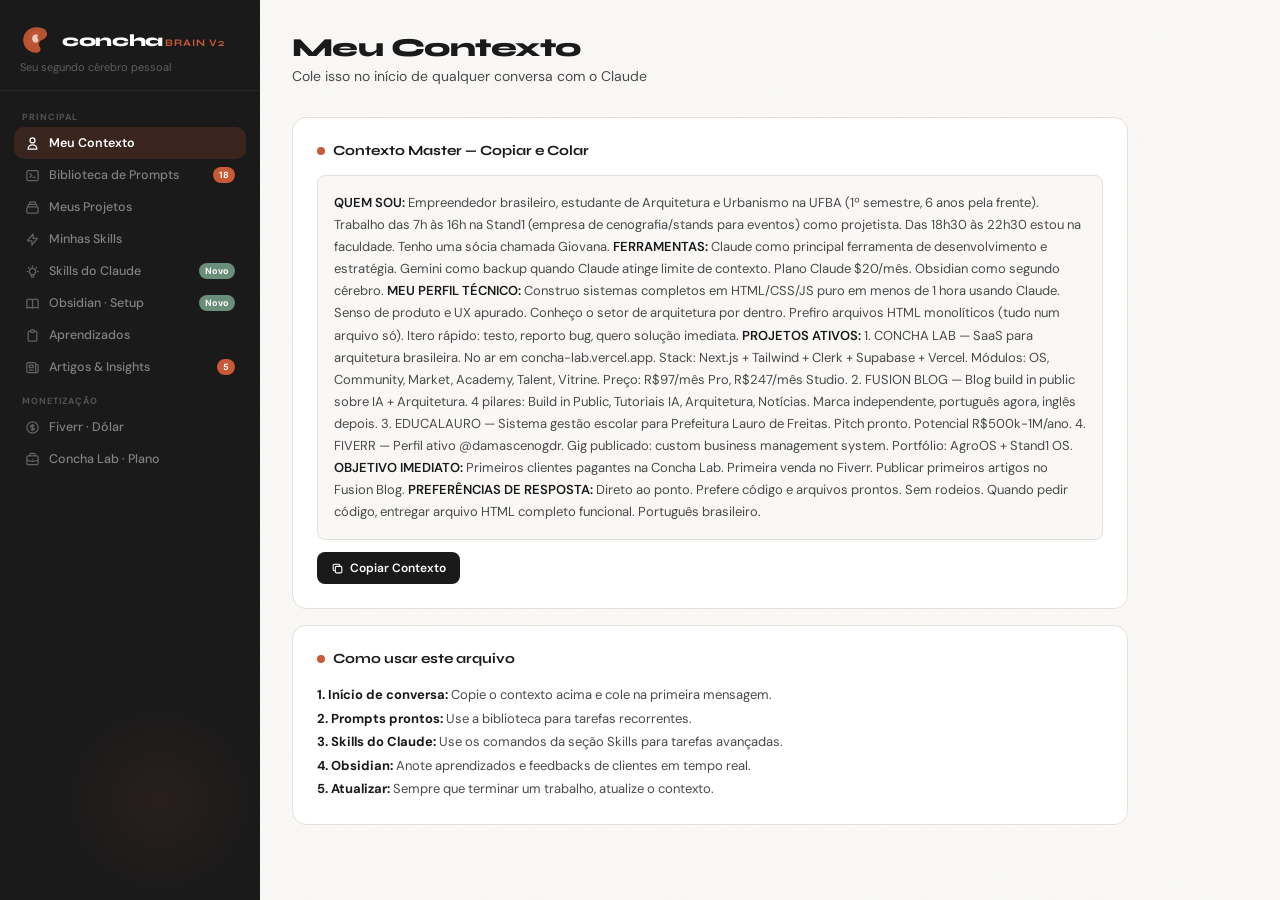
==== commit 56a41a5c: "Update index.html" ====
--- a/index.html
+++ b/index.html
@@ -1,5 +1,4 @@
 <!DOCTYPE html>
-
 <html lang="pt-BR">
 <head>
 <meta charset="UTF-8"/>
@@ -19,10 +18,10 @@
   --font-mono:'DM Mono',monospace;
   --radius:14px;--radius-sm:8px;
 }
-html,body{height:100%;font-family:var(--font-body);background:var(--sand);color:var(--charcoal)}
+html,body{height:100%;font-family:var(--font-body);background:var(--sand);color:var(--charcoal);overflow-x:hidden}
 body::before{content:'';position:fixed;inset:0;background-image:url("data:image/svg+xml,%3Csvg viewBox='0 0 256 256' xmlns='http://www.w3.org/2000/svg'%3E%3Cfilter id='noise'%3E%3CfeTurbulence type='fractalNoise' baseFrequency='0.9' numOctaves='4' stitchTiles='stitch'/%3E%3C/filter%3E%3Crect width='100%25' height='100%25' filter='url(%23noise)' opacity='0.04'/%3E%3C/svg%3E");pointer-events:none;z-index:0;opacity:.4}
-.app{display:flex;min-height:100vh;position:relative;z-index:1}
-.sidebar{width:260px;background:var(--charcoal);position:fixed;top:0;left:0;height:100vh;overflow-y:auto;display:flex;flex-direction:column;padding:0 0 1.5rem;z-index:100;transition:transform .3s ease}
+.app{display:block;min-height:100vh;min-height:100dvh;position:relative;z-index:1}
+.sidebar{width:260px;background:var(--charcoal);position:fixed;top:0;left:0;height:100vh;height:100dvh;overflow-y:auto;display:flex;flex-direction:column;padding:0 0 1.5rem;z-index:100;transition:transform .3s ease}
 .sidebar::after{content:'';position:absolute;bottom:0;right:0;width:200px;height:200px;background:radial-gradient(circle,var(--terra) 0%,transparent 70%);opacity:.08;pointer-events:none}
 .main{margin-left:260px;flex:1;padding:2rem;max-width:900px}
 .sb-header{padding:1.5rem 1.25rem 1rem;border-bottom:1px solid rgba(255,255,255,.06);margin-bottom:.5rem}
@@ -114,12 +113,37 @@
 .skills-ref-desc{font-size:12px;color:var(--charcoal-soft);line-height:1.5;margin-bottom:6px}
 .skills-ref-tag{font-size:10px;font-weight:700;padding:2px 8px;border-radius:20px;display:inline-block}
 @media(max-width:768px){
-  .sidebar{transform:translateX(-100%)}
+  /* Sidebar escondida por padrão no mobile */
+  .sidebar{transform:translateX(-100%);width:85vw;max-width:300px}
   .sidebar.open{transform:translateX(0)}
-  .main{margin-left:0;padding:1rem}
+  /* Main ocupa tela toda */
+  .main{margin-left:0;padding:1rem;width:100%;max-width:100%}
+  /* Topbar visível */
   .topbar{display:flex}
+  /* Grids viram coluna única */
   .skill-grid{grid-template-columns:1fr}
-  .page-title{font-size:22px}
+  .page-title{font-size:20px}
+  /* Cards mais compactos */
+  .card{padding:1rem}
+  .prompt-card{padding:1rem}
+  /* Contexto block legível */
+  .context-block{font-size:14px;line-height:1.8}
+  /* Botões maiores para toque */
+  .copy-btn{padding:12px 18px;font-size:13px;width:100%;justify-content:center}
+  .btn-copy,.btn-expand{padding:10px 14px;font-size:12px}
+  /* App ocupa tela toda */
+  .app{min-height:100vh;min-height:100dvh}
+  /* Overlay funcional */
+  .mobile-overlay{display:none;position:fixed;inset:0;background:rgba(0,0,0,.6);z-index:99}
+  .mobile-overlay.open{display:block}
+  /* Grids de stats viram coluna */
+  .stats-row{grid-template-columns:1fr 1fr}
+  /* Obsidian templates scroll horizontal */
+  .obsidian-template{overflow-x:auto;font-size:11px}
+  /* Skills ref cards */
+  .skills-ref-card{flex-direction:column}
+  /* Projeto tags wrap */
+  .projeto-tags{flex-wrap:wrap}
 }
 </style>
 <meta name="theme-color" content="#1A1A1A"/>
@@ -188,24 +212,21 @@
       Aprendizados
     </button>
 
-```
-<button class="sb-item" onclick="goTab('artigos',this)">
-  <svg fill="none" stroke="currentColor" stroke-width="2" viewBox="0 0 24 24"><path stroke-linecap="round" stroke-linejoin="round" d="M19 20H5a2 2 0 01-2-2V6a2 2 0 012-2h10a2 2 0 012 2v1m2 13a2 2 0 01-2-2V7m2 13a2 2 0 002-2V9a2 2 0 00-2-2h-2m-4-3H9M7 16h6M7 8h6v4H7V8z"/></svg>
-  Artigos & Insights
-  <span class="sb-badge">5</span>
-</button>
-
-<div class="sb-label">Monetização</div>
-<button class="sb-item" onclick="goTab('fiverr',this)">
-  <svg fill="none" stroke="currentColor" stroke-width="2" viewBox="0 0 24 24"><path stroke-linecap="round" stroke-linejoin="round" d="M12 8c-1.657 0-3 .895-3 2s1.343 2 3 2 3 .895 3 2-1.343 2-3 2m0-8c1.11 0 2.08.402 2.599 1M12 8V7m0 1v8m0 0v1m0-1c-1.11 0-2.08-.402-2.599-1M21 12a9 9 0 11-18 0 9 9 0 0118 0z"/></svg>
-  Fiverr · Dólar
-</button>
-<button class="sb-item" onclick="goTab('concha',this)">
-  <svg fill="none" stroke="currentColor" stroke-width="2" viewBox="0 0 24 24"><path stroke-linecap="round" stroke-linejoin="round" d="M21 13.255A23.931 23.931 0 0112 15c-3.183 0-6.22-.62-9-1.745M16 6V4a2 2 0 00-2-2h-4a2 2 0 00-2 2v2m4 6h.01M5 20h14a2 2 0 002-2V8a2 2 0 00-2-2H5a2 2 0 00-2 2v10a2 2 0 002 2z"/></svg>
-  Concha Lab · Plano
-</button>
-```
-
+    <button class="sb-item" onclick="goTab('artigos',this)">
+      <svg fill="none" stroke="currentColor" stroke-width="2" viewBox="0 0 24 24"><path stroke-linecap="round" stroke-linejoin="round" d="M19 20H5a2 2 0 01-2-2V6a2 2 0 012-2h10a2 2 0 012 2v1m2 13a2 2 0 01-2-2V7m2 13a2 2 0 002-2V9a2 2 0 00-2-2h-2m-4-3H9M7 16h6M7 8h6v4H7V8z"/></svg>
+      Artigos & Insights
+      <span class="sb-badge">5</span>
+    </button>
+
+    <div class="sb-label">Monetização</div>
+    <button class="sb-item" onclick="goTab('fiverr',this)">
+      <svg fill="none" stroke="currentColor" stroke-width="2" viewBox="0 0 24 24"><path stroke-linecap="round" stroke-linejoin="round" d="M12 8c-1.657 0-3 .895-3 2s1.343 2 3 2 3 .895 3 2-1.343 2-3 2m0-8c1.11 0 2.08.402 2.599 1M12 8V7m0 1v8m0 0v1m0-1c-1.11 0-2.08-.402-2.599-1M21 12a9 9 0 11-18 0 9 9 0 0118 0z"/></svg>
+      Fiverr · Dólar
+    </button>
+    <button class="sb-item" onclick="goTab('concha',this)">
+      <svg fill="none" stroke="currentColor" stroke-width="2" viewBox="0 0 24 24"><path stroke-linecap="round" stroke-linejoin="round" d="M21 13.255A23.931 23.931 0 0112 15c-3.183 0-6.22-.62-9-1.745M16 6V4a2 2 0 00-2-2h-4a2 2 0 00-2 2v2m4 6h.01M5 20h14a2 2 0 002-2V8a2 2 0 00-2-2H5a2 2 0 00-2 2v10a2 2 0 002 2z"/></svg>
+      Concha Lab · Plano
+    </button>
   </div>
 </aside>
 
@@ -224,7 +245,6 @@
 <main class="main">
 
 <!-- CONTEXTO -->
-
 <div class="tab-page active" id="tab-contexto">
   <div class="page-header">
     <div class="page-title">Meu Contexto</div>
@@ -243,23 +263,21 @@
 Construo sistemas completos em HTML/CSS/JS puro em menos de 1 hora usando Claude. Senso de produto e UX apurado. Conheço o setor de arquitetura por dentro. Prefiro arquivos HTML monolíticos (tudo num arquivo só). Itero rápido: testo, reporto bug, quero solução imediata.
 
 <strong>PROJETOS ATIVOS:</strong>
-
 1. CONCHA LAB — SaaS para arquitetura brasileira. No ar em concha-lab.vercel.app. Stack: Next.js + Tailwind + Clerk + Supabase + Vercel. Módulos: OS, Community, Market, Academy, Talent, Vitrine. Preço: R$97/mês Pro, R$247/mês Studio.
-1. FUSION BLOG — Blog build in public sobre IA + Arquitetura. 4 pilares: Build in Public, Tutoriais IA, Arquitetura, Notícias. Marca independente, português agora, inglês depois.
-1. EDUCALAURO — Sistema gestão escolar para Prefeitura Lauro de Freitas. Pitch pronto. Potencial R$500k-1M/ano.
-1. FIVERR — Perfil ativo @damascenogdr. Gig publicado: custom business management system. Portfólio: AgroOS + Stand1 OS.
+2. FUSION BLOG — Blog build in public sobre IA + Arquitetura. 4 pilares: Build in Public, Tutoriais IA, Arquitetura, Notícias. Marca independente, português agora, inglês depois.
+3. EDUCALAURO — Sistema gestão escolar para Prefeitura Lauro de Freitas. Pitch pronto. Potencial R$500k-1M/ano.
+4. FIVERR — Perfil ativo @damascenogdr. Gig publicado: custom business management system. Portfólio: AgroOS + Stand1 OS.
 
 <strong>OBJETIVO IMEDIATO:</strong>
 Primeiros clientes pagantes na Concha Lab. Primeira venda no Fiverr. Publicar primeiros artigos no Fusion Blog.
 
 <strong>PREFERÊNCIAS DE RESPOSTA:</strong>
 Direto ao ponto. Prefere código e arquivos prontos. Sem rodeios. Quando pedir código, entregar arquivo HTML completo funcional. Português brasileiro.
-</div>
-<button class="copy-btn" onclick="copyContext()">
-<svg fill="none" stroke="currentColor" stroke-width="2" viewBox="0 0 24 24"><path stroke-linecap="round" stroke-linejoin="round" d="M8 16H6a2 2 0 01-2-2V6a2 2 0 012-2h8a2 2 0 012 2v2m-6 12h8a2 2 0 002-2v-8a2 2 0 00-2-2h-8a2 2 0 00-2 2v8a2 2 0 002 2z"/></svg>
-Copiar Contexto
-</button>
-
+    </div>
+    <button class="copy-btn" onclick="copyContext()">
+      <svg fill="none" stroke="currentColor" stroke-width="2" viewBox="0 0 24 24"><path stroke-linecap="round" stroke-linejoin="round" d="M8 16H6a2 2 0 01-2-2V6a2 2 0 012-2h8a2 2 0 012 2v2m-6 12h8a2 2 0 002-2v-8a2 2 0 00-2-2h-8a2 2 0 00-2 2v8a2 2 0 002 2z"/></svg>
+      Copiar Contexto
+    </button>
   </div>
   <div class="card">
     <div class="card-title"><span class="dot"></span>Como usar este arquivo</div>
@@ -274,7 +292,6 @@
 </div>
 
 <!-- PROMPTS -->
-
 <div class="tab-page" id="tab-prompts">
   <div class="page-header">
     <div class="page-title">Biblioteca de Prompts</div>
@@ -282,47 +299,40 @@
   </div>
   <div class="prompt-grid">
 
-```
-<div class="prompt-card">
-  <span class="prompt-tag tag-dev">Desenvolvimento</span>
-  <div class="prompt-title">Nova feature — com validação antes</div>
-  <div class="prompt-desc">Faz perguntas difíceis antes de codar. Evita retrabalho.</div>
-  <div class="prompt-text">Antes de codar qualquer coisa, me faça perguntas difíceis sobre essa feature — uma por vez — até não restar nenhuma dúvida sobre o que precisa ser construído.
-```
+    <div class="prompt-card">
+      <span class="prompt-tag tag-dev">Desenvolvimento</span>
+      <div class="prompt-title">Nova feature — com validação antes</div>
+      <div class="prompt-desc">Faz perguntas difíceis antes de codar. Evita retrabalho.</div>
+      <div class="prompt-text">Antes de codar qualquer coisa, me faça perguntas difíceis sobre essa feature — uma por vez — até não restar nenhuma dúvida sobre o que precisa ser construído.
 
 Feature: [DESCREVA A IDEIA]
 
 Só comece a codar quando eu confirmar que todas as dúvidas foram resolvidas.</div>
-<div class="prompt-actions"><button class="btn-expand" onclick="togglePrompt(this)">Ver prompt</button><button class="btn-copy" onclick="copyPrompt(this)">Copiar</button></div>
-</div>
-
-```
-<div class="prompt-card">
-  <span class="prompt-tag tag-dev">Desenvolvimento</span>
-  <div class="prompt-title">Debug sistemático</div>
-  <div class="prompt-desc">Metodologia que proíbe tentativa e erro. Resolve na raiz.</div>
-  <div class="prompt-text">Siga metodologia sistemática de debug:
-```
-
-1. Reproduza o bug de forma mínima
-1. Identifique a causa raiz (não os sintomas)
-1. Proponha UMA única correção
-1. Verifique que não quebra nada
+      <div class="prompt-actions"><button class="btn-expand" onclick="togglePrompt(this)">Ver prompt</button><button class="btn-copy" onclick="copyPrompt(this)">Copiar</button></div>
+    </div>
+
+    <div class="prompt-card">
+      <span class="prompt-tag tag-dev">Desenvolvimento</span>
+      <div class="prompt-title">Debug sistemático</div>
+      <div class="prompt-desc">Metodologia que proíbe tentativa e erro. Resolve na raiz.</div>
+      <div class="prompt-text">Siga metodologia sistemática de debug:
+1) Reproduza o bug de forma mínima
+2) Identifique a causa raiz (não os sintomas)
+3) Proponha UMA única correção
+4) Verifique que não quebra nada
 
 Não tente várias coisas ao mesmo tempo.
 
 Bug: [DESCREVA O PROBLEMA]
 Arquivo: [COLE O ARQUIVO]</div>
-<div class="prompt-actions"><button class="btn-expand" onclick="togglePrompt(this)">Ver prompt</button><button class="btn-copy" onclick="copyPrompt(this)">Copiar</button></div>
-</div>
-
-```
-<div class="prompt-card">
-  <span class="prompt-tag tag-dev">Desenvolvimento</span>
-  <div class="prompt-title">Novo sistema do zero</div>
-  <div class="prompt-desc">Para criar sistema completo para novo cliente ou nicho.</div>
-  <div class="prompt-text">Preciso criar um sistema de gestão completo em HTML/CSS/JS para [TIPO DE NEGÓCIO].
-```
+      <div class="prompt-actions"><button class="btn-expand" onclick="togglePrompt(this)">Ver prompt</button><button class="btn-copy" onclick="copyPrompt(this)">Copiar</button></div>
+    </div>
+
+    <div class="prompt-card">
+      <span class="prompt-tag tag-dev">Desenvolvimento</span>
+      <div class="prompt-title">Novo sistema do zero</div>
+      <div class="prompt-desc">Para criar sistema completo para novo cliente ou nicho.</div>
+      <div class="prompt-text">Preciso criar um sistema de gestão completo em HTML/CSS/JS para [TIPO DE NEGÓCIO].
 
 Cliente: [NOME/SEGMENTO]
 Módulos: [LISTE OS MÓDULOS]
@@ -330,56 +340,49 @@
 Funcionalidades: [LISTE]
 
 Regras:
-
 - Arquivo HTML único e completo
 - Visual profissional e polido
 - Sidebar escura com accent colorido
 - Responsivo para mobile
 - Português brasileiro</div>
-  <div class="prompt-actions"><button class="btn-expand" onclick="togglePrompt(this)">Ver prompt</button><button class="btn-copy" onclick="copyPrompt(this)">Copiar</button></div>
-  
-    </div>
-  
+      <div class="prompt-actions"><button class="btn-expand" onclick="togglePrompt(this)">Ver prompt</button><button class="btn-copy" onclick="copyPrompt(this)">Copiar</button></div>
+    </div>
+
     <div class="prompt-card">
       <span class="prompt-tag tag-dev">Desenvolvimento</span>
       <div class="prompt-title">Code review sistemático</div>
       <div class="prompt-desc">Revisão completa antes de publicar qualquer coisa.</div>
       <div class="prompt-text">Faça uma revisão sistemática desse código verificando:
-
 1. Segurança — há alguma vulnerabilidade óbvia?
-1. Performance — algo que vai ficar lento com mais dados?
-1. UX — algo que vai confundir o usuário?
-1. Bugs — algum caso que vai quebrar?
-1. Código morto — algo que não está sendo usado?
+2. Performance — algo que vai ficar lento com mais dados?
+3. UX — algo que vai confundir o usuário?
+4. Bugs — algum caso que vai quebrar?
+5. Código morto — algo que não está sendo usado?
 
 Me dê uma lista priorizada do que corrigir primeiro.
 
 [COLE O CÓDIGO]</div>
-<div class="prompt-actions"><button class="btn-expand" onclick="togglePrompt(this)">Ver prompt</button><button class="btn-copy" onclick="copyPrompt(this)">Copiar</button></div>
-</div>
-
-```
-<div class="prompt-card">
-  <span class="prompt-tag tag-fiverr">Fiverr</span>
-  <div class="prompt-title">Resposta para cliente</div>
-  <div class="prompt-desc">Para responder mensagens de clientes internacionais em inglês.</div>
-  <div class="prompt-text">Preciso responder um cliente no Fiverr. Segue a mensagem dele:
-```
-
-“[COLE A MENSAGEM DO CLIENTE]”
+      <div class="prompt-actions"><button class="btn-expand" onclick="togglePrompt(this)">Ver prompt</button><button class="btn-copy" onclick="copyPrompt(this)">Copiar</button></div>
+    </div>
+
+    <div class="prompt-card">
+      <span class="prompt-tag tag-fiverr">Fiverr</span>
+      <div class="prompt-title">Resposta para cliente</div>
+      <div class="prompt-desc">Para responder mensagens de clientes internacionais em inglês.</div>
+      <div class="prompt-text">Preciso responder um cliente no Fiverr. Segue a mensagem dele:
+
+"[COLE A MENSAGEM DO CLIENTE]"
 
 Contexto: sou desenvolvedor de sistemas web, entrego em HTML/CSS/JS, prazo padrão é [X] dias, preço base $[VALOR].
 
 Escreva resposta em inglês:
-
 - Profissional e confiante
 - Confirme que entendi o pedido
 - Faça 1-2 perguntas se necessário
 - Máximo 5 linhas</div>
-  <div class="prompt-actions"><button class="btn-expand" onclick="togglePrompt(this)">Ver prompt</button><button class="btn-copy" onclick="copyPrompt(this)">Copiar</button></div>
-  
-    </div>
-  
+      <div class="prompt-actions"><button class="btn-expand" onclick="togglePrompt(this)">Ver prompt</button><button class="btn-copy" onclick="copyPrompt(this)">Copiar</button></div>
+    </div>
+
     <div class="prompt-card">
       <span class="prompt-tag tag-venda">Vendas</span>
       <div class="prompt-title">Abordagem para arquiteto</div>
@@ -391,30 +394,26 @@
 Objetivo: [Demo / Venda / Feedback]
 
 Crie script curto, direto, que gere curiosidade. Sem pitch longo. Máximo 5 linhas.</div>
-<div class="prompt-actions"><button class="btn-expand" onclick="togglePrompt(this)">Ver prompt</button><button class="btn-copy" onclick="copyPrompt(this)">Copiar</button></div>
-</div>
-
-```
-<div class="prompt-card">
-  <span class="prompt-tag tag-venda">Vendas</span>
-  <div class="prompt-title">Análise de artigo</div>
-  <div class="prompt-desc">Para extrair insights aplicáveis de qualquer artigo.</div>
-  <div class="prompt-text">Segue meu contexto: [COLE O CONTEXTO MASTER]
-```
+      <div class="prompt-actions"><button class="btn-expand" onclick="togglePrompt(this)">Ver prompt</button><button class="btn-copy" onclick="copyPrompt(this)">Copiar</button></div>
+    </div>
+
+    <div class="prompt-card">
+      <span class="prompt-tag tag-venda">Vendas</span>
+      <div class="prompt-title">Análise de artigo</div>
+      <div class="prompt-desc">Para extrair insights aplicáveis de qualquer artigo.</div>
+      <div class="prompt-text">Segue meu contexto: [COLE O CONTEXTO MASTER]
 
 Analise esse artigo:
 [COLE O TEXTO]
 
 Me responda:
-
 1. Os 3 insights mais relevantes para minha situação
-1. O que posso aplicar ESTA SEMANA
-1. O que é teoria que não se aplica ao meu momento
-1. Alguma oportunidade de monetização que não estou vendo</div>
-   
-      <div class="prompt-actions"><button class="btn-expand" onclick="togglePrompt(this)">Ver prompt</button><button class="btn-copy" onclick="copyPrompt(this)">Copiar</button></div>
-    </div>
-   
+2. O que posso aplicar ESTA SEMANA
+3. O que é teoria que não se aplica ao meu momento
+4. Alguma oportunidade de monetização que não estou vendo</div>
+      <div class="prompt-actions"><button class="btn-expand" onclick="togglePrompt(this)">Ver prompt</button><button class="btn-copy" onclick="copyPrompt(this)">Copiar</button></div>
+    </div>
+
     <div class="prompt-card">
       <span class="prompt-tag tag-produto">Produto</span>
       <div class="prompt-title">Validar ideia de feature</div>
@@ -425,16 +424,14 @@
 Usuário alvo: [Arquiteto autônomo / Escritório pequeno]
 
 Responda:
-
 1. Resolve dor real ou é nice-to-have?
-1. Esforço para construir (baixo/médio/alto)?
-1. Aumenta conversão, retenção ou receita?
-1. Devo construir agora ou depois do MVP validado?
-   Seja direto. Sem rodeios.</div>
-   
-      <div class="prompt-actions"><button class="btn-expand" onclick="togglePrompt(this)">Ver prompt</button><button class="btn-copy" onclick="copyPrompt(this)">Copiar</button></div>
-    </div>
-   
+2. Esforço para construir (baixo/médio/alto)?
+3. Aumenta conversão, retenção ou receita?
+4. Devo construir agora ou depois do MVP validado?
+Seja direto. Sem rodeios.</div>
+      <div class="prompt-actions"><button class="btn-expand" onclick="togglePrompt(this)">Ver prompt</button><button class="btn-copy" onclick="copyPrompt(this)">Copiar</button></div>
+    </div>
+
     <div class="prompt-card">
       <span class="prompt-tag tag-geral">Estratégia</span>
       <div class="prompt-title">Prioridade da semana</div>
@@ -444,19 +441,16 @@
 Esta semana tenho: [X horas em blocos de Y horas]
 
 Situação atual:
-
 - [DESCREVA O STATUS DE CADA PROJETO]
 
 Me diga:
-
 1. A UMA coisa mais importante dessa semana
-1. O que pode esperar
-1. O que ignorar completamente
-   Seja brutal na priorização.</div>
-   
-      <div class="prompt-actions"><button class="btn-expand" onclick="togglePrompt(this)">Ver prompt</button><button class="btn-copy" onclick="copyPrompt(this)">Copiar</button></div>
-    </div>
-   
+2. O que pode esperar
+3. O que ignorar completamente
+Seja brutal na priorização.</div>
+      <div class="prompt-actions"><button class="btn-expand" onclick="togglePrompt(this)">Ver prompt</button><button class="btn-copy" onclick="copyPrompt(this)">Copiar</button></div>
+    </div>
+
     <div class="prompt-card">
       <span class="prompt-tag tag-geral">Estratégia</span>
       <div class="prompt-title">Prospectar clientes no setor</div>
@@ -466,16 +460,14 @@
 Critérios: presença no Instagram sem site profissional, portfólio no Google Drive ou PDF, sem menção a software de gestão.
 
 Me dê: nome do escritório, Instagram, o que encontrou sobre eles e por que seriam um bom prospect para a Concha Lab.</div>
-<div class="prompt-actions"><button class="btn-expand" onclick="togglePrompt(this)">Ver prompt</button><button class="btn-copy" onclick="copyPrompt(this)">Copiar</button></div>
-</div>
-
-```
-<div class="prompt-card">
-  <span class="prompt-tag tag-obsidian">Obsidian</span>
-  <div class="prompt-title">Criar nota de feedback de cliente</div>
-  <div class="prompt-desc">Para estruturar feedback recebido no formato Obsidian.</div>
-  <div class="prompt-text">Crie uma nota no formato Obsidian para registrar esse feedback de cliente:
-```
+      <div class="prompt-actions"><button class="btn-expand" onclick="togglePrompt(this)">Ver prompt</button><button class="btn-copy" onclick="copyPrompt(this)">Copiar</button></div>
+    </div>
+
+    <div class="prompt-card">
+      <span class="prompt-tag tag-obsidian">Obsidian</span>
+      <div class="prompt-title">Criar nota de feedback de cliente</div>
+      <div class="prompt-desc">Para estruturar feedback recebido no formato Obsidian.</div>
+      <div class="prompt-text">Crie uma nota no formato Obsidian para registrar esse feedback de cliente:
 
 Cliente: [NOME/PERFIL]
 Canal: [Telegram/Email/Presencial]
@@ -483,17 +475,15 @@
 Feedback: [O QUE DISSERAM]
 
 Formato da nota:
-
 - Título com data
 - Tags relevantes
 - Resumo do feedback
 - Pontos de dor identificados
 - Próxima ação sugerida
 - Links para projetos relacionados [[Concha Lab]]</div>
-  <div class="prompt-actions"><button class="btn-expand" onclick="togglePrompt(this)">Ver prompt</button><button class="btn-copy" onclick="copyPrompt(this)">Copiar</button></div>
-  
-    </div>
-  
+      <div class="prompt-actions"><button class="btn-expand" onclick="togglePrompt(this)">Ver prompt</button><button class="btn-copy" onclick="copyPrompt(this)">Copiar</button></div>
+    </div>
+
     <div class="prompt-card">
       <span class="prompt-tag tag-skills">Blog Fusion</span>
       <div class="prompt-title">Escrever artigo no meu tom</div>
@@ -507,36 +497,31 @@
 Tamanho: 800-1000 palavras
 
 SEO: inclua palavras-chave sobre [IA / arquitetura / empreendedorismo] naturalmente no texto.</div>
-<div class="prompt-actions"><button class="btn-expand" onclick="togglePrompt(this)">Ver prompt</button><button class="btn-copy" onclick="copyPrompt(this)">Copiar</button></div>
+      <div class="prompt-actions"><button class="btn-expand" onclick="togglePrompt(this)">Ver prompt</button><button class="btn-copy" onclick="copyPrompt(this)">Copiar</button></div>
+    </div>
+
+    <div class="prompt-card">
+      <span class="prompt-tag tag-skills">SEO</span>
+      <div class="prompt-title">Auditoria SEO de artigo</div>
+      <div class="prompt-desc">Para otimizar artigos do Fusion antes de publicar.</div>
+      <div class="prompt-text">Faça auditoria SEO completa desse artigo:
+
+[COLE O ARTIGO]
+
+Me diga:
+1. Título ideal (máx 60 caracteres, com palavra-chave principal)
+2. Meta description (máx 155 caracteres)
+3. Palavra-chave principal e 3 secundárias
+4. Densidade de palavras-chave — está ok?
+5. O que melhorar na estrutura de headers (H1, H2, H3)
+6. Sugestão de links internos possíveis</div>
+      <div class="prompt-actions"><button class="btn-expand" onclick="togglePrompt(this)">Ver prompt</button><button class="btn-copy" onclick="copyPrompt(this)">Copiar</button></div>
+    </div>
+
+  </div>
 </div>
 
-```
-<div class="prompt-card">
-  <span class="prompt-tag tag-skills">SEO</span>
-  <div class="prompt-title">Auditoria SEO de artigo</div>
-  <div class="prompt-desc">Para otimizar artigos do Fusion antes de publicar.</div>
-  <div class="prompt-text">Faça auditoria SEO completa desse artigo:
-```
-
-[COLE O ARTIGO]
-
-Me diga:
-
-1. Título ideal (máx 60 caracteres, com palavra-chave principal)
-1. Meta description (máx 155 caracteres)
-1. Palavra-chave principal e 3 secundárias
-1. Densidade de palavras-chave — está ok?
-1. O que melhorar na estrutura de headers (H1, H2, H3)
-1. Sugestão de links internos possíveis</div>
-   
-      <div class="prompt-actions"><button class="btn-expand" onclick="togglePrompt(this)">Ver prompt</button><button class="btn-copy" onclick="copyPrompt(this)">Copiar</button></div>
-    </div>
-
-  </div>
-</div>
-
 <!-- PROJETOS -->
-
 <div class="tab-page" id="tab-projetos">
   <div class="page-header">
     <div class="page-title">Meus Projetos</div>
@@ -565,7 +550,6 @@
 </div>
 
 <!-- SKILLS PESSOAIS -->
-
 <div class="tab-page" id="tab-skills">
   <div class="page-header">
     <div class="page-title">Minhas Skills</div>
@@ -582,7 +566,6 @@
 </div>
 
 <!-- SKILLS DO CLAUDE -->
-
 <div class="tab-page" id="tab-skills-claude">
   <div class="page-header">
     <div class="page-title">Skills do Claude</div>
@@ -675,7 +658,6 @@
 </div>
 
 <!-- OBSIDIAN -->
-
 <div class="tab-page" id="tab-obsidian">
   <div class="page-header">
     <div class="page-title">Obsidian · Setup</div>
@@ -704,80 +686,64 @@
 # [[Concha Lab]]
 
 ## O que é
-
 SaaS de gestão para escritórios de arquitetura brasileiros.
 
 ## Objetivo atual
-
 Primeiros 10 clientes pagantes — R$97/mês cada.
 
 ## Links úteis
-
 - URL: concha-lab.vercel.app
 - GitHub: [[repo-concha-lab]]
 
 ## Decisões tomadas
-
 - Apenas role Arquiteto na versão pública
 - Aba Novidades para plantar interesse no ecossistema
 
 ## Próximos passos
-
 - [ ] Follow-up com professor da UFBA
 - [ ] Post semanal no LinkedIn
 - [ ] Responder feedback do Telegram
 
 ## Histórico
-
 ### Semana 1 (Abr 16, 2026)
-
 - Deploy no Vercel ✅
 - 49 acessos no primeiro dia ✅
 - Fiverr Gig publicado ✅</div>
-  
-  </div>
-  
+  </div>
+
   <div class="obsidian-folder">
     <div class="obsidian-folder-header"><div class="obsidian-folder-icon">👤</div><div class="obsidian-folder-name">Template — Nota de Cliente/Feedback</div></div>
     <div class="obsidian-template">---
-
-## tags: [cliente, feedback]
+tags: [cliente, feedback]
 data: 2026-04-16
 canal: telegram
+---
 
 # Feedback — [Nome ou @usuário]
 
 ## Perfil
-
 - Tipo: Arquiteto autônomo / Escritório / Estudante
 - Localização: [cidade]
 - Canal: Telegram / LinkedIn / Email
 
 ## O que disseram
-
-> “[Copie o feedback aqui]”
+> "[Copie o feedback aqui]"
 
 ## Pontos de dor identificados
-
 - 
 
 ## O que gostaram
-
 - 
 
 ## O que sentiram falta
-
 - 
 
 ## Próxima ação
-
-- [ ] Responder com…
-- [ ] Ajustar na plataforma…
+- [ ] Responder com...
+- [ ] Ajustar na plataforma...
 
 ## Projetos relacionados
-
 [[Concha Lab]] · [[Fusion Blog]]</div>
-
   </div>
 
   <div class="obsidian-folder">
@@ -791,35 +757,27 @@
 # Semana 1 — Build in Public
 
 ## O que foi feito
-
 - 
 
 ## O que tentei vender
-
 - 
 
 ## Números reais
-
 - Acessos Concha Lab: 49
 - Impressões Fiverr: 0
 - Respostas recebidas: 0
 
 ## O que deu errado
-
 - 
 
 ## O que aprendi
-
 - 
 
 ## O que faço diferente semana que vem
-
 - 
 
 ## Para o artigo do Fusion
-
 > Resumo em 3 linhas para virar post:</div>
-
   </div>
 
   <div class="card">
@@ -831,16 +789,14 @@
 Perfil de quem mandou: [DESCREVA]
 
 Inclua: tags, pontos de dor, o que gostaram, o que sentiram falta e próxima ação sugerida.</div>
-<button class="copy-btn" style="margin-top:.75rem" onclick="navigator.clipboard.writeText('Vou te dar um feedback que recebi. Crie uma nota no formato Obsidian para registrar no meu vault, pasta Clientes.\n\nFeedback: [COLE O FEEDBACK]\nCanal: [Telegram/Email/Presencial]\nPerfil de quem mandou: [DESCREVA]\n\nInclua: tags, pontos de dor, o que gostaram, o que sentiram falta e próxima ação sugerida.');showToast('✅ Prompt copiado!')">
-<svg fill="none" stroke="currentColor" stroke-width="2" viewBox="0 0 24 24"><path stroke-linecap="round" stroke-linejoin="round" d="M8 16H6a2 2 0 01-2-2V6a2 2 0 012-2h8a2 2 0 012 2v2m-6 12h8a2 2 0 002-2v-8a2 2 0 00-2-2h-8a2 2 0 00-2 2v8a2 2 0 002 2z"/></svg>
-Copiar Prompt
-</button>
-
+    <button class="copy-btn" style="margin-top:.75rem" onclick="navigator.clipboard.writeText('Vou te dar um feedback que recebi. Crie uma nota no formato Obsidian para registrar no meu vault, pasta Clientes.\n\nFeedback: [COLE O FEEDBACK]\nCanal: [Telegram/Email/Presencial]\nPerfil de quem mandou: [DESCREVA]\n\nInclua: tags, pontos de dor, o que gostaram, o que sentiram falta e próxima ação sugerida.');showToast('✅ Prompt copiado!')">
+      <svg fill="none" stroke="currentColor" stroke-width="2" viewBox="0 0 24 24"><path stroke-linecap="round" stroke-linejoin="round" d="M8 16H6a2 2 0 01-2-2V6a2 2 0 012-2h8a2 2 0 012 2v2m-6 12h8a2 2 0 002-2v-8a2 2 0 00-2-2h-8a2 2 0 00-2 2v8a2 2 0 002 2z"/></svg>
+      Copiar Prompt
+    </button>
   </div>
 </div>
 
 <!-- APRENDIZADOS -->
-
 <div class="tab-page" id="tab-aprendizados">
   <div class="page-header">
     <div class="page-title">Aprendizados</div>
@@ -860,7 +816,6 @@
 </div>
 
 <!-- FIVERR -->
-
 <div class="tab-page" id="tab-fiverr">
   <div class="page-header">
     <div class="page-title">Fiverr · Dólar</div>
@@ -894,7 +849,6 @@
 </div>
 
 <!-- CONCHA LAB PLANO -->
-
 <div class="tab-page" id="tab-concha">
   <div class="page-header">
     <div class="page-title">Concha Lab · Plano</div>
@@ -926,7 +880,6 @@
 </div>
 
 <!-- ARTIGOS & INSIGHTS -->
-
 <div class="tab-page" id="tab-artigos">
   <div class="page-header">
     <div class="page-title">Artigos & Insights</div>
@@ -934,7 +887,6 @@
   </div>
 
   <!-- ARTIGO 1 -->
-
   <div class="card" style="border-left:3px solid var(--terra)">
     <div style="display:flex;align-items:flex-start;justify-content:space-between;margin-bottom:1rem">
       <div>
@@ -962,7 +914,6 @@
   </div>
 
   <!-- ARTIGO 2 -->
-
   <div class="card" style="border-left:3px solid var(--sage)">
     <div style="display:flex;align-items:flex-start;justify-content:space-between;margin-bottom:1rem">
       <div>
@@ -990,7 +941,6 @@
   </div>
 
   <!-- ARTIGO 3 -->
-
   <div class="card" style="border-left:3px solid #8B5CF6">
     <div style="display:flex;align-items:flex-start;justify-content:space-between;margin-bottom:1rem">
       <div>
@@ -1018,7 +968,6 @@
   </div>
 
   <!-- ARTIGO 4 -->
-
   <div class="card" style="border-left:3px solid #F59E0B">
     <div style="display:flex;align-items:flex-start;justify-content:space-between;margin-bottom:1rem">
       <div>
@@ -1050,7 +999,6 @@
   </div>
 
   <!-- ARTIGO 5 -->
-
   <div class="card" style="border-left:3px solid #EC4899">
     <div style="display:flex;align-items:flex-start;justify-content:space-between;margin-bottom:1rem">
       <div>
@@ -1098,26 +1046,23 @@
   </div>
 
   <!-- COMO ADICIONAR NOVOS ARTIGOS -->
-
   <div class="card" style="background:var(--charcoal);border-color:var(--charcoal)">
     <div class="card-title" style="color:white"><span class="dot"></span><span style="color:rgba(255,255,255,.8)">Como adicionar novos artigos</span></div>
     <div style="font-size:13px;color:rgba(255,255,255,.5);line-height:1.8;margin-bottom:1rem">Quando encontrar um artigo relevante, manda para o Claude com esse prompt:</div>
     <div style="background:rgba(255,255,255,.06);border-radius:8px;padding:1rem;font-size:12px;font-family:var(--font-mono);color:rgba(255,255,255,.7);line-height:1.7">Segue meu contexto: [COLE O CONTEXTO MASTER]
 
 Analise esse artigo e me entregue no formato para o Damascerebro:
-
 1. Título curto
-1. Ideia central em 2 linhas
-1. 3-4 aplicações diretas ao meu contexto (Concha Lab, Fusion, Fiverr, UFBA)
-1. Regra de ouro ou frase marcante do artigo
-1. Prompt pronto para usar essa estratégia
+2. Ideia central em 2 linhas
+3. 3-4 aplicações diretas ao meu contexto (Concha Lab, Fusion, Fiverr, UFBA)
+4. Regra de ouro ou frase marcante do artigo
+5. Prompt pronto para usar essa estratégia
 
 Artigo: [COLE O ARTIGO]</div>
-<button class="copy-btn" style="margin-top:.75rem;background:rgba(255,255,255,.1);border:1px solid rgba(255,255,255,.15)" onclick="navigator.clipboard.writeText('Segue meu contexto: [COLE O CONTEXTO MASTER]\n\nAnalise esse artigo e me entregue no formato para o Damascerebro:\n1. Título curto\n2. Ideia central em 2 linhas\n3. 3-4 aplicações diretas ao meu contexto (Concha Lab, Fusion, Fiverr, UFBA)\n4. Regra de ouro ou frase marcante do artigo\n5. Prompt pronto para usar essa estratégia\n\nArtigo: [COLE O ARTIGO]');showToast('✅ Prompt copiado!')">
-<svg fill="none" stroke="currentColor" stroke-width="2" viewBox="0 0 24 24"><path stroke-linecap="round" stroke-linejoin="round" d="M8 16H6a2 2 0 01-2-2V6a2 2 0 012-2h8a2 2 0 012 2v2m-6 12h8a2 2 0 002-2v-8a2 2 0 00-2-2h-8a2 2 0 00-2 2v8a2 2 0 002 2z"/></svg>
-Copiar Prompt
-</button>
-
+    <button class="copy-btn" style="margin-top:.75rem;background:rgba(255,255,255,.1);border:1px solid rgba(255,255,255,.15)" onclick="navigator.clipboard.writeText('Segue meu contexto: [COLE O CONTEXTO MASTER]\n\nAnalise esse artigo e me entregue no formato para o Damascerebro:\n1. Título curto\n2. Ideia central em 2 linhas\n3. 3-4 aplicações diretas ao meu contexto (Concha Lab, Fusion, Fiverr, UFBA)\n4. Regra de ouro ou frase marcante do artigo\n5. Prompt pronto para usar essa estratégia\n\nArtigo: [COLE O ARTIGO]');showToast('✅ Prompt copiado!')">
+      <svg fill="none" stroke="currentColor" stroke-width="2" viewBox="0 0 24 24"><path stroke-linecap="round" stroke-linejoin="round" d="M8 16H6a2 2 0 01-2-2V6a2 2 0 012-2h8a2 2 0 012 2v2m-6 12h8a2 2 0 002-2v-8a2 2 0 00-2-2h-8a2 2 0 00-2 2v8a2 2 0 002 2z"/></svg>
+      Copiar Prompt
+    </button>
   </div>
 </div>
 
@@ -1161,6 +1106,5 @@
   document.getElementById('overlay').classList.remove('open');
 }
 </script>
-
 </body>
 </html>
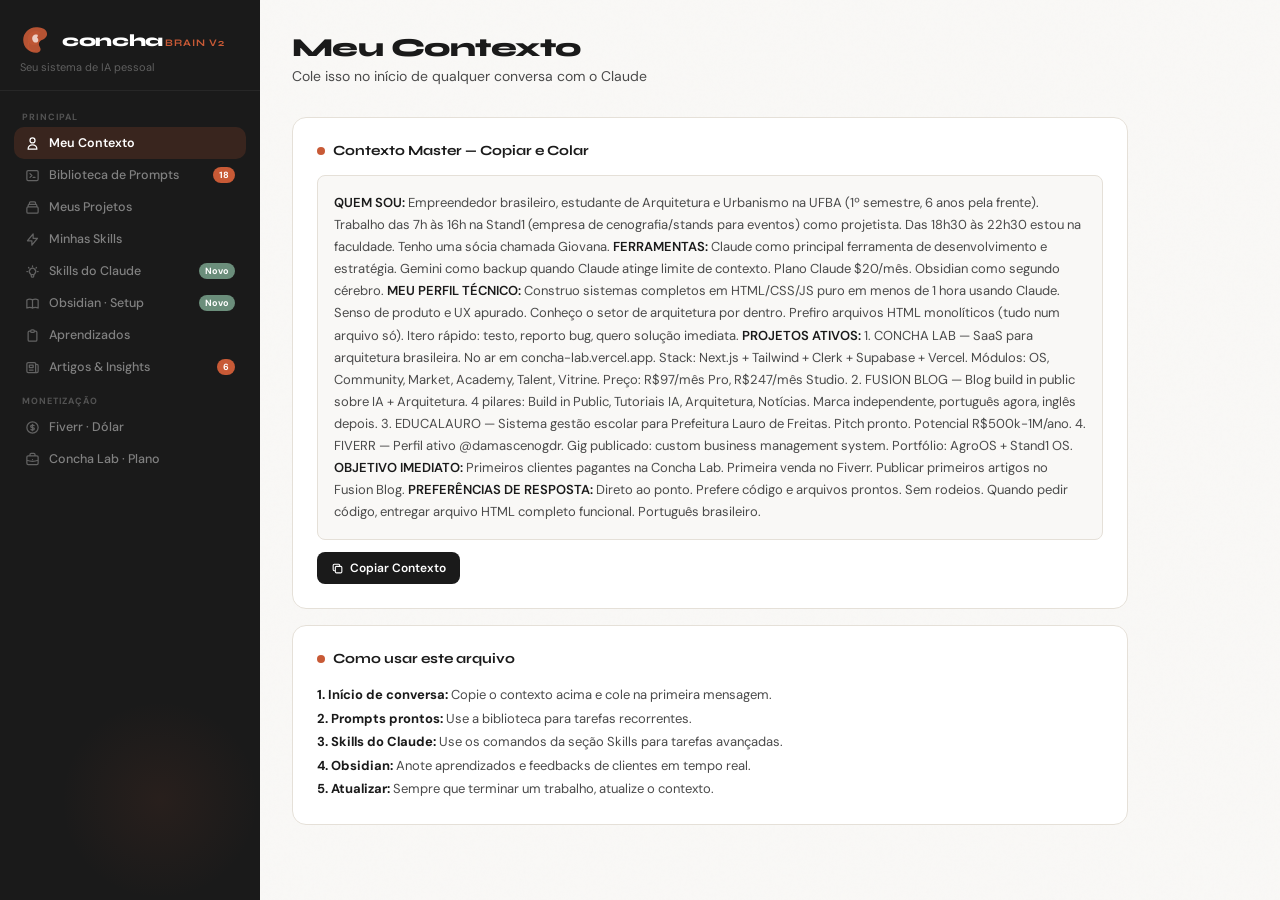
==== commit cc39dde4: "Update index.html" ====
--- a/index.html
+++ b/index.html
@@ -3,7 +3,7 @@
 <head>
 <meta charset="UTF-8"/>
 <meta name="viewport" content="width=device-width, initial-scale=1.0"/>
-<title>Damascerebro · Seu Sistema de IA</title>
+<title>Concha Brain v3 · Seu Sistema de IA</title>
 <link href="https://fonts.googleapis.com/css2?family=Syne:wght@400;600;700;800&family=DM+Sans:ital,wght@0,300;0,400;0,500;1,300&family=DM+Mono:wght@400;500&display=swap" rel="stylesheet"/>
 <style>
 *,*::before,*::after{box-sizing:border-box;margin:0;padding:0}
@@ -18,10 +18,10 @@
   --font-mono:'DM Mono',monospace;
   --radius:14px;--radius-sm:8px;
 }
-html,body{height:100%;font-family:var(--font-body);background:var(--sand);color:var(--charcoal);overflow-x:hidden}
+html,body{height:100%;font-family:var(--font-body);background:var(--sand);color:var(--charcoal)}
 body::before{content:'';position:fixed;inset:0;background-image:url("data:image/svg+xml,%3Csvg viewBox='0 0 256 256' xmlns='http://www.w3.org/2000/svg'%3E%3Cfilter id='noise'%3E%3CfeTurbulence type='fractalNoise' baseFrequency='0.9' numOctaves='4' stitchTiles='stitch'/%3E%3C/filter%3E%3Crect width='100%25' height='100%25' filter='url(%23noise)' opacity='0.04'/%3E%3C/svg%3E");pointer-events:none;z-index:0;opacity:.4}
-.app{display:block;min-height:100vh;min-height:100dvh;position:relative;z-index:1}
-.sidebar{width:260px;background:var(--charcoal);position:fixed;top:0;left:0;height:100vh;height:100dvh;overflow-y:auto;display:flex;flex-direction:column;padding:0 0 1.5rem;z-index:100;transition:transform .3s ease}
+.app{display:flex;min-height:100vh;position:relative;z-index:1}
+.sidebar{width:260px;background:var(--charcoal);position:fixed;top:0;left:0;height:100vh;overflow-y:auto;display:flex;flex-direction:column;padding:0 0 1.5rem;z-index:100;transition:transform .3s ease}
 .sidebar::after{content:'';position:absolute;bottom:0;right:0;width:200px;height:200px;background:radial-gradient(circle,var(--terra) 0%,transparent 70%);opacity:.08;pointer-events:none}
 .main{margin-left:260px;flex:1;padding:2rem;max-width:900px}
 .sb-header{padding:1.5rem 1.25rem 1rem;border-bottom:1px solid rgba(255,255,255,.06);margin-bottom:.5rem}
@@ -113,46 +113,14 @@
 .skills-ref-desc{font-size:12px;color:var(--charcoal-soft);line-height:1.5;margin-bottom:6px}
 .skills-ref-tag{font-size:10px;font-weight:700;padding:2px 8px;border-radius:20px;display:inline-block}
 @media(max-width:768px){
-  /* Sidebar escondida por padrão no mobile */
-  .sidebar{transform:translateX(-100%);width:85vw;max-width:300px}
+  .sidebar{transform:translateX(-100%)}
   .sidebar.open{transform:translateX(0)}
-  /* Main ocupa tela toda */
-  .main{margin-left:0;padding:1rem;width:100%;max-width:100%}
-  /* Topbar visível */
+  .main{margin-left:0;padding:1rem}
   .topbar{display:flex}
-  /* Grids viram coluna única */
   .skill-grid{grid-template-columns:1fr}
-  .page-title{font-size:20px}
-  /* Cards mais compactos */
-  .card{padding:1rem}
-  .prompt-card{padding:1rem}
-  /* Contexto block legível */
-  .context-block{font-size:14px;line-height:1.8}
-  /* Botões maiores para toque */
-  .copy-btn{padding:12px 18px;font-size:13px;width:100%;justify-content:center}
-  .btn-copy,.btn-expand{padding:10px 14px;font-size:12px}
-  /* App ocupa tela toda */
-  .app{min-height:100vh;min-height:100dvh}
-  /* Overlay funcional */
-  .mobile-overlay{display:none;position:fixed;inset:0;background:rgba(0,0,0,.6);z-index:99}
-  .mobile-overlay.open{display:block}
-  /* Grids de stats viram coluna */
-  .stats-row{grid-template-columns:1fr 1fr}
-  /* Obsidian templates scroll horizontal */
-  .obsidian-template{overflow-x:auto;font-size:11px}
-  /* Skills ref cards */
-  .skills-ref-card{flex-direction:column}
-  /* Projeto tags wrap */
-  .projeto-tags{flex-wrap:wrap}
+  .page-title{font-size:22px}
 }
 </style>
-<meta name="theme-color" content="#1A1A1A"/>
-<meta name="apple-mobile-web-app-capable" content="yes"/>
-<meta name="apple-mobile-web-app-status-bar-style" content="black-translucent"/>
-<meta name="apple-mobile-web-app-title" content="Damascerebro"/>
-<link rel="apple-touch-icon" href="icon-192.png"/>
-<link rel="manifest" href="manifest.json"/>
-<script>if("serviceWorker" in navigator){window.addEventListener("load",()=>{navigator.serviceWorker.register("/sw.js").then(r=>console.log("SW registered")).catch(e=>console.log("SW error",e))})}</script>
 </head>
 <body>
 
@@ -175,7 +143,7 @@
         <span class="w2">brain v2</span>
       </div>
     </div>
-    <div class="sb-tagline">Seu segundo cérebro pessoal</div>
+    <div class="sb-tagline">Seu sistema de IA pessoal</div>
   </div>
 
   <div class="sb-section">
@@ -215,7 +183,7 @@
     <button class="sb-item" onclick="goTab('artigos',this)">
       <svg fill="none" stroke="currentColor" stroke-width="2" viewBox="0 0 24 24"><path stroke-linecap="round" stroke-linejoin="round" d="M19 20H5a2 2 0 01-2-2V6a2 2 0 012-2h10a2 2 0 012 2v1m2 13a2 2 0 01-2-2V7m2 13a2 2 0 002-2V9a2 2 0 00-2-2h-2m-4-3H9M7 16h6M7 8h6v4H7V8z"/></svg>
       Artigos & Insights
-      <span class="sb-badge">5</span>
+      <span class="sb-badge">6</span>
     </button>
 
     <div class="sb-label">Monetização</div>
@@ -235,7 +203,7 @@
     <svg viewBox="0 0 100 100" fill="none" style="width:24px;height:24px">
       <path d="M50 10 C28 10 10 28 10 50 C10 72 28 90 50 90 C62 90 68 82 62 72 C56 62 60 54 68 50 C80 45 88 36 83 24 C78 13 64 10 50 10Z" fill="#C85A36" opacity="0.9"/>
     </svg>
-    <span>damascerebro</span>
+    <span>concha brain</span>
   </div>
   <button class="menu-btn" onclick="openSidebar()">
     <svg width="22" height="22" fill="none" stroke="white" stroke-width="2" viewBox="0 0 24 24"><path stroke-linecap="round" stroke-linejoin="round" d="M4 6h16M4 12h16M4 18h16"/></svg>
@@ -1045,13 +1013,52 @@
     </div>
   </div>
 
+  <!-- ARTIGO 6 -->
+  <div class="card" style="border-left:3px solid #0EA5E9">
+    <div style="display:flex;align-items:flex-start;justify-content:space-between;margin-bottom:1rem">
+      <div>
+        <span class="prompt-tag tag-dev" style="margin-bottom:6px;display:inline-block">Ferramentas & Repos</span>
+        <div class="card-title" style="margin-bottom:0"><span class="dot" style="background:#0EA5E9"></span>Melhores repositórios GitHub para Claude — Abril 2026</div>
+      </div>
+      <span style="font-size:10px;color:var(--charcoal-soft);font-family:var(--font-mono)">Artigo 6</span>
+    </div>
+    <div style="font-size:13px;color:var(--charcoal-soft);line-height:1.7;margin-bottom:1rem">
+      <strong style="color:var(--charcoal)">Ideia central:</strong> Lista curada dos repositórios mais poderosos para ampliar o Claude. Vai de memória persistente a automação com n8n, UX avançado, agentes e skills prontas. Ouro para quem já usa Claude como ferramenta principal de trabalho.
+    </div>
+    <div style="background:var(--sand);border-radius:var(--radius-sm);padding:1rem;margin-bottom:1rem">
+      <div style="font-size:11px;font-weight:700;text-transform:uppercase;letter-spacing:.08em;color:var(--terra);margin-bottom:8px">🎯 Os mais relevantes para o seu contexto</div>
+      <div style="font-size:12.5px;color:var(--charcoal-soft);line-height:1.7">
+        • <strong>n8n-MCP</strong> — automatiza fluxos da Concha Lab quando tiver clientes (onboarding, emails, notificações). Instalar em 1-2 meses.<br>
+        • <strong>Claude Agent Blueprints</strong> — 75+ templates de agentes. Base para Stand1 Agente e ArqBot evoluírem.<br>
+        • <strong>Everything Claude Code</strong> — skills avançadas, já estudado. Princípios aplicados nos seus prompts.<br>
+        • <strong>Superpoderes</strong> — força pensar antes de codar. Já está no Damascerebro como "Grill Me".<br>
+        • <strong>Awesome Claude Plugins</strong> — 9.000+ repositórios indexados. Usar como biblioteca de busca.
+      </div>
+    </div>
+    <div style="background:var(--sand);border-radius:var(--radius-sm);padding:1rem;margin-bottom:1rem">
+      <div style="font-size:11px;font-weight:700;text-transform:uppercase;letter-spacing:.08em;color:var(--charcoal-soft);margin-bottom:8px">📋 Ranking para o seu momento</div>
+      <div style="display:grid;gap:6px">
+        <div style="display:flex;align-items:center;gap:10px;background:var(--white);border-radius:6px;padding:8px 12px"><span style="font-family:var(--font-mono);font-size:12px;font-weight:700;color:var(--terra);width:20px">01</span><span style="font-size:12px"><strong>n8n-MCP</strong> — para quando tiver clientes na Concha Lab</span></div>
+        <div style="display:flex;align-items:center;gap:10px;background:var(--white);border-radius:6px;padding:8px 12px"><span style="font-family:var(--font-mono);font-size:12px;font-weight:700;color:var(--terra);width:20px">02</span><span style="font-size:12px"><strong>Claude Agent Blueprints</strong> — templates para Stand1 Agente e ArqBot</span></div>
+        <div style="display:flex;align-items:center;gap:10px;background:var(--white);border-radius:6px;padding:8px 12px"><span style="font-family:var(--font-mono);font-size:12px;font-weight:700;color:var(--sage);width:20px">03</span><span style="font-size:12px"><strong>Awesome Claude Plugins</strong> — biblioteca de busca quando precisar</span></div>
+        <div style="display:flex;align-items:center;gap:10px;background:var(--white);border-radius:6px;padding:8px 12px"><span style="font-family:var(--font-mono);font-size:12px;font-weight:700;color:var(--sage);width:20px">04</span><span style="font-size:12px"><strong>Claude Code Ultimate Guide</strong> — quando quiser aprofundar no Claude Code</span></div>
+        <div style="display:flex;align-items:center;gap:10px;background:var(--white);border-radius:6px;padding:8px 12px"><span style="font-family:var(--font-mono);font-size:12px;font-weight:700;color:var(--charcoal-soft);width:20px">05</span><span style="font-size:12px"><strong>VoiceMode MCP</strong> — voz com Claude. Futuro interessante.</span></div>
+      </div>
+    </div>
+    <div style="background:var(--sand);border-radius:var(--radius-sm);padding:1rem">
+      <div style="font-size:11px;font-weight:700;text-transform:uppercase;letter-spacing:.08em;color:var(--charcoal-soft);margin-bottom:6px">📌 Regra de ouro</div>
+      <div style="font-size:12.5px;color:var(--charcoal);font-style:italic">"Não instale ferramentas sem problema para resolver. n8n-MCP é ouro — mas para quando você tiver clientes para automatizar, não antes."</div>
+    </div>
+  </div>
+
+
   <!-- COMO ADICIONAR NOVOS ARTIGOS -->
   <div class="card" style="background:var(--charcoal);border-color:var(--charcoal)">
     <div class="card-title" style="color:white"><span class="dot"></span><span style="color:rgba(255,255,255,.8)">Como adicionar novos artigos</span></div>
     <div style="font-size:13px;color:rgba(255,255,255,.5);line-height:1.8;margin-bottom:1rem">Quando encontrar um artigo relevante, manda para o Claude com esse prompt:</div>
     <div style="background:rgba(255,255,255,.06);border-radius:8px;padding:1rem;font-size:12px;font-family:var(--font-mono);color:rgba(255,255,255,.7);line-height:1.7">Segue meu contexto: [COLE O CONTEXTO MASTER]
 
-Analise esse artigo e me entregue no formato para o Damascerebro:
+Analise esse artigo e me entregue no formato para o Concha Brain:
 1. Título curto
 2. Ideia central em 2 linhas
 3. 3-4 aplicações diretas ao meu contexto (Concha Lab, Fusion, Fiverr, UFBA)
@@ -1059,7 +1066,7 @@
 5. Prompt pronto para usar essa estratégia
 
 Artigo: [COLE O ARTIGO]</div>
-    <button class="copy-btn" style="margin-top:.75rem;background:rgba(255,255,255,.1);border:1px solid rgba(255,255,255,.15)" onclick="navigator.clipboard.writeText('Segue meu contexto: [COLE O CONTEXTO MASTER]\n\nAnalise esse artigo e me entregue no formato para o Damascerebro:\n1. Título curto\n2. Ideia central em 2 linhas\n3. 3-4 aplicações diretas ao meu contexto (Concha Lab, Fusion, Fiverr, UFBA)\n4. Regra de ouro ou frase marcante do artigo\n5. Prompt pronto para usar essa estratégia\n\nArtigo: [COLE O ARTIGO]');showToast('✅ Prompt copiado!')">
+    <button class="copy-btn" style="margin-top:.75rem;background:rgba(255,255,255,.1);border:1px solid rgba(255,255,255,.15)" onclick="navigator.clipboard.writeText('Segue meu contexto: [COLE O CONTEXTO MASTER]\n\nAnalise esse artigo e me entregue no formato para o Concha Brain:\n1. Título curto\n2. Ideia central em 2 linhas\n3. 3-4 aplicações diretas ao meu contexto (Concha Lab, Fusion, Fiverr, UFBA)\n4. Regra de ouro ou frase marcante do artigo\n5. Prompt pronto para usar essa estratégia\n\nArtigo: [COLE O ARTIGO]');showToast('✅ Prompt copiado!')">
       <svg fill="none" stroke="currentColor" stroke-width="2" viewBox="0 0 24 24"><path stroke-linecap="round" stroke-linejoin="round" d="M8 16H6a2 2 0 01-2-2V6a2 2 0 012-2h8a2 2 0 012 2v2m-6 12h8a2 2 0 002-2v-8a2 2 0 00-2-2h-8a2 2 0 00-2 2v8a2 2 0 002 2z"/></svg>
       Copiar Prompt
     </button>
